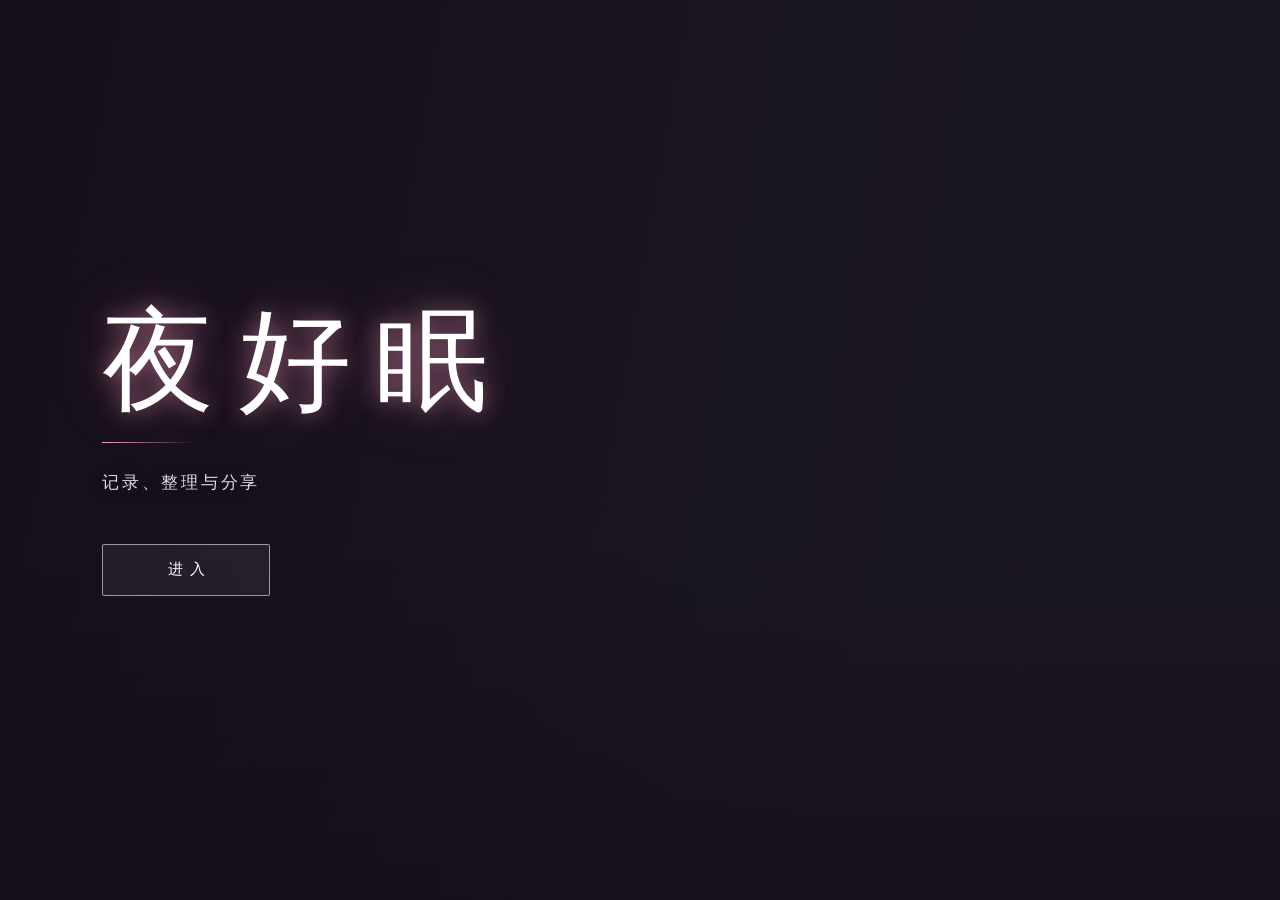
==== src/main/resources/static/client/index.html @ 8c83813a "初始提交：QQ 机器人 + 网站前端骨架" ====
<!DOCTYPE html>
<html lang="zh-CN">
<head>
    <meta charset="UTF-8">
    <meta name="viewport" content="width=device-width, initial-scale=1.0">
    <title>WM</title>
    <style>
        /* ============================================================
           欢迎页面 —— 全屏背景 + 樱花飘落 + 入场/离场过渡

           设计要点：
             · 背景用 Ken Burns 效果（缓慢放大平移），静止的图不会有"死"感
             · 樱花用纯 CSS 生成，不引任何图片和外部库
             · 文字靠左放，是为了避开背景图右侧的人物
             · 点击"进入"时整页做一次过渡动画，而不是生硬跳转

           零外部依赖：没有 CDN、没有字体文件、没有图标库。
           所有资源都在本地，断网也能正常显示。
           ============================================================ */

        /* ---------- 基础 ---------- */
        * {
            margin: 0;
            padding: 0;
            box-sizing: border-box;
        }

        html, body {
            width: 100%;
            height: 100%;
            overflow: hidden;           /* 全屏页面，禁止滚动条 */
            background: #1a1620;        /* 图片加载前的底色，避免白闪 */
        }

        body {
            font-family: system-ui, -apple-system, "PingFang SC",
                         "Microsoft YaHei", "Segoe UI", sans-serif;
            color: #fff;
        }

        /* ---------- 舞台 ---------- */
        .stage {
            position: relative;
            width: 100%;
            height: 100%;
            overflow: hidden;
        }

        /* ---------- 背景图 ---------- */
        .bg {
            position: absolute;
            inset: 0;
            background-image: url("/client/images/welcome-bg.jpg");
            background-size: cover;
            background-position: center;
            /* 初始略微放大，给 Ken Burns 动画留出位移空间 */
            transform: scale(1.05);
            animation: kenBurns 28s ease-in-out infinite alternate;
            /* 图片加载完成后淡入，避免"啪"地出现 */
            opacity: 0;
            transition: opacity 1.2s ease;
        }

        .bg.loaded {
            opacity: 1;
        }

        /* Ken Burns：极缓慢地放大并轻微平移。
           时长给到 28 秒是有意的——慢了才像"呼吸"，
           快了会变成明显的"缩放动画"，很廉价。 */
        @keyframes kenBurns {
            from {
                transform: scale(1.05) translate(0, 0);
            }
            to {
                transform: scale(1.16) translate(-1.5%, -1%);
            }
        }

        /* ---------- 压暗层 ---------- */
        /* 两个渐变叠起来：
           左边深 → 保证左侧文字清晰
           底部深 → 让底部内容有依托
           不做成整体压暗，否则会把画面的通透感压没 */
        .vignette {
            position: absolute;
            inset: 0;
            background:
                linear-gradient(100deg,
                    rgba(20, 12, 25, 0.72) 0%,
                    rgba(20, 12, 25, 0.42) 32%,
                    rgba(20, 12, 25, 0.05) 58%,
                    rgba(20, 12, 25, 0) 75%),
                linear-gradient(to top,
                    rgba(20, 12, 25, 0.55) 0%,
                    rgba(20, 12, 25, 0) 40%);
            pointer-events: none;
        }

        /* ---------- 樱花 ---------- */
        .petals {
            position: absolute;
            inset: 0;
            pointer-events: none;       /* 花瓣不能挡住按钮点击 */
            overflow: hidden;
        }

        .petal {
            position: absolute;
            top: -8%;
            /* 花瓣形状：两个对角圆角 = 一片花瓣 */
            border-radius: 100% 0 100% 0;
            background: linear-gradient(135deg, #ffd7e8 0%, #ffb3d1 55%, #ff96bd 100%);
            opacity: 0.85;
            /* 用 will-change 提示浏览器提前升到合成层，
               十几片同时飘的时候能明显减少卡顿 */
            will-change: transform;
            animation-name: fall;
            animation-timing-function: linear;
            animation-iteration-count: infinite;
        }

        /* 飘落：一边往下一边左右摆动，同时自转，
           三个变换叠加起来才像花瓣而不是"掉下来的方块" */
        @keyframes fall {
            0% {
                transform: translate3d(0, 0, 0) rotate(0deg);
                opacity: 0;
            }
            8% {
                opacity: 0.9;
            }
            90% {
                opacity: 0.85;
            }
            100% {
                transform: translate3d(var(--drift, 60px), 115vh, 0) rotate(540deg);
                opacity: 0;
            }
        }

        /* ---------- 内容 ---------- */
        .content {
            position: relative;
            height: 100%;
            display: flex;
            flex-direction: column;
            justify-content: center;
            /* 靠左留出 8vw：背景图右侧是人物，文字放左边互不干扰 */
            padding: 0 8vw;
            max-width: 780px;
        }

        .title {
            font-size: clamp(3.4rem, 9vw, 7rem);
            font-weight: 200;
            letter-spacing: 0.22em;
            line-height: 1;
            /* 纯白 + 粉色外发光，跟画面的樱花呼应 */
            text-shadow:
                0 0 22px rgba(255, 168, 205, 0.55),
                0 0 60px rgba(255, 130, 180, 0.32),
                0 4px 26px rgba(0, 0, 0, 0.45);
            opacity: 0;
            animation: riseIn 1.1s cubic-bezier(0.22, 1, 0.36, 1) 0.35s forwards;
        }

        .divider {
            width: 92px;
            height: 1px;
            margin: 1.6rem 0 1.5rem;
            background: linear-gradient(90deg,
                rgba(255, 170, 205, 0.95), rgba(255, 170, 205, 0));
            opacity: 0;
            transform-origin: left center;
            animation: lineGrow 0.9s cubic-bezier(0.22, 1, 0.36, 1) 0.6s forwards;
        }

        .subtitle {
            font-size: clamp(0.9rem, 1.6vw, 1.05rem);
            font-weight: 300;
            letter-spacing: 0.16em;
            line-height: 1.9;
            color: rgba(255, 255, 255, 0.86);
            text-shadow: 0 2px 14px rgba(0, 0, 0, 0.55);
            opacity: 0;
            animation: riseIn 1s cubic-bezier(0.22, 1, 0.36, 1) 0.75s forwards;
        }

        /* ---------- 进入按钮 ---------- */
        .enter {
            position: relative;
            display: inline-flex;
            align-items: center;
            justify-content: center;
            width: 168px;
            height: 52px;
            margin-top: 2.8rem;
            border: 1px solid rgba(255, 255, 255, 0.55);
            border-radius: 2px;
            background: rgba(255, 255, 255, 0.06);
            backdrop-filter: blur(3px);
            color: #fff;
            font-size: 0.95rem;
            font-weight: 300;
            letter-spacing: 0.42em;
            text-decoration: none;
            /* 用 padding 偏移抵消 letter-spacing 造成的视觉不居中 */
            padding-left: 0.42em;
            cursor: pointer;
            overflow: hidden;
            opacity: 0;
            animation: riseIn 1s cubic-bezier(0.22, 1, 0.36, 1) 0.95s forwards;
            transition: border-color 0.4s ease, box-shadow 0.4s ease,
                        transform 0.4s ease, background-color 0.4s ease;
        }

        /* 悬停时白光从左侧扫过 */
        .enter::before {
            content: "";
            position: absolute;
            top: 0;
            left: -120%;
            width: 120%;
            height: 100%;
            background: linear-gradient(100deg,
                transparent, rgba(255, 255, 255, 0.28), transparent);
            transition: left 0.7s ease;
        }

        .enter:hover::before {
            left: 120%;
        }

        .enter:hover {
            border-color: rgba(255, 178, 212, 0.95);
            background: rgba(255, 150, 195, 0.14);
            box-shadow:
                0 0 22px rgba(255, 150, 195, 0.45),
                inset 0 0 22px rgba(255, 150, 195, 0.14);
            transform: translateY(-2px);
        }

        .enter:active {
            transform: translateY(0) scale(0.98);
        }

        /* ---------- 入场动画 ---------- */
        @keyframes riseIn {
            from {
                opacity: 0;
                transform: translateY(26px);
            }
            to {
                opacity: 1;
                transform: translateY(0);
            }
        }

        @keyframes lineGrow {
            from {
                opacity: 0;
                transform: scaleX(0);
            }
            to {
                opacity: 1;
                transform: scaleX(1);
            }
        }

        /* ---------- 点击"进入"后的离场动画 ---------- */
        /* 三个层次分别动，做出"镜头推进"的感觉：
             背景继续放大并轻微失焦
             文字整体上浮淡出
             一层白光从中间扩散，把画面盖住 */
        body.leaving .bg {
            transition: transform 0.85s cubic-bezier(0.4, 0, 0.6, 1),
                        filter 0.85s ease;
            transform: scale(1.3);
            filter: blur(7px) brightness(1.35);
        }

        body.leaving .content {
            transition: opacity 0.5s ease, transform 0.7s cubic-bezier(0.4, 0, 0.6, 1);
            opacity: 0;
            transform: translateY(-38px) scale(0.97);
        }

        body.leaving .petals {
            transition: opacity 0.6s ease;
            opacity: 0;
        }

        .flash {
            position: absolute;
            inset: 0;
            background: radial-gradient(circle at 50% 50%,
                rgba(255, 235, 245, 1) 0%,
                rgba(255, 205, 228, 0.85) 35%,
                rgba(255, 185, 215, 0) 72%);
            opacity: 0;
            transform: scale(0.35);
            pointer-events: none;
        }

        body.leaving .flash {
            transition: opacity 0.75s ease, transform 0.75s cubic-bezier(0.4, 0, 0.6, 1);
            opacity: 1;
            transform: scale(2.6);
        }

        /* ---------- 响应式 ---------- */
        @media (max-width: 720px) {
            .content {
                /* 窄屏时图片两侧会被裁掉，人物可能跑到中间，
                   所以改成整体居中 + 更强的压暗，保证文字始终可读 */
                padding: 0 8vw;
                max-width: none;
                align-items: center;
                text-align: center;
            }

            .vignette {
                background:
                    linear-gradient(to bottom,
                        rgba(20, 12, 25, 0.55) 0%,
                        rgba(20, 12, 25, 0.35) 45%,
                        rgba(20, 12, 25, 0.62) 100%);
            }

            .divider {
                background: linear-gradient(90deg,
                    rgba(255, 170, 205, 0), rgba(255, 170, 205, 0.95),
                    rgba(255, 170, 205, 0));
            }

            .enter {
                width: 150px;
            }
        }

        /* ---------- 尊重系统的"减少动态效果"设置 ---------- */
        /* 有些人会因为前庭功能问题对动效不适，系统里开了这个开关。
           关掉动画不影响功能，只是画面静止。 */
        @media (prefers-reduced-motion: reduce) {
            .bg,
            .petal,
            .title,
            .divider,
            .subtitle,
            .enter {
                animation: none !important;
                opacity: 1;
                transform: none;
            }

            .petals {
                display: none;
            }
        }
    </style>
</head>
<body>

<div class="stage">
    <!-- 背景图 -->
    <div class="bg" id="bg"></div>

    <!-- 压暗层，保证文字可读 -->
    <div class="vignette"></div>

    <!-- 樱花容器，花瓣由 JS 生成 -->
    <div class="petals" id="petals"></div>

    <!-- 正文 -->
    <main class="content">
        <h1 class="title">夜好眠</h1>
        <div class="divider"></div>

        <!-- 这里换成你自己的网站定位，一行字就够 -->
        <p class="subtitle">
            记录、整理与分享
        </p>

        <a href="/client/a" class="enter" id="enterBtn">进入</a>
    </main>

    <!-- 离场时的白光 -->
    <div class="flash"></div>
</div>

<script>
    /* ============================================================
       1. 背景图加载完成后淡入
          直接在 CSS 里显示背景图会在加载的瞬间"啪"地出现，
          先透明、加载完再加 class，观感会柔和很多。
       ============================================================ */
    (function initBackground() {
        const bg = document.getElementById('bg');
        const img = new Image();
        img.onload = () => bg.classList.add('loaded');
        // 图片加载失败也要显示（否则整个页面是黑的），
        // 这时至少还有渐变底色和文字
        img.onerror = () => {
            bg.classList.add('loaded');
            console.warn('背景图加载失败，请确认文件存在：' +
                '/client/images/welcome-bg.jpg');
        };
        img.src = '/client/images/welcome-bg.jpg';

        // 如果图片已经在缓存里，onload 可能不会触发，补一次
        if (img.complete) {
            bg.classList.add('loaded');
        }
    })();

    /* ============================================================
       2. 生成樱花
          数量、位置、大小、时长都做成随机，避免看出"复读"的规律。
          但随机是有限的随机（见各处的取值范围），
          完全放开会让某些花瓣又大又快，很突兀。
       ============================================================ */
    (function initPetals() {
        const container = document.getElementById('petals');

        // 花瓣数量：桌面 16 片。再多就开始吃性能，再少显得空
        const COUNT = 16;

        for (let i = 0; i < COUNT; i++) {
            const petal = document.createElement('div');
            petal.className = 'petal';

            // 大小 7~15px
            const size = 7 + Math.random() * 8;
            petal.style.width = size + 'px';
            petal.style.height = size + 'px';

            // 横向起始位置：0~100%（用 vw 保证和视口宽度对应）
            petal.style.left = (Math.random() * 100) + 'vw';

            // 每片花瓣的下落时长 9~20 秒，越小的越快（物理上更像花瓣）
            const duration = 9 + (1 - size / 15) * 6 + Math.random() * 5;
            petal.style.animationDuration = duration.toFixed(2) + 's';

            // 负延迟：让它们一开始就散落在半空中，
            // 而不是全部从顶部同时出现（那样第一秒会很假）
            petal.style.animationDelay = '-' + (Math.random() * duration).toFixed(2) + 's';

            // 左右飘移量，作为 CSS 变量传给 keyframes
            petal.style.setProperty('--drift', (Math.random() * 150 - 45).toFixed(0) + 'px');

            // 轻微随机透明度，让层次丰富些
            petal.style.opacity = (0.55 + Math.random() * 0.4).toFixed(2);

            container.appendChild(petal);
        }
    })();

    /* ============================================================
       3. 点击"进入"的过渡
          不是直接跳转，而是先播放一段离场动画再走。
          这里的关键是：延迟时间要和 CSS 里 .leaving 的动画时长对得上
          （CSS 里 flash 是 0.75s、内容淡出 0.5s），
          取 720ms 是让白光基本铺满时再切页，观感最连贯。
       ============================================================ */
    (function initEnterTransition() {
        const btn = document.getElementById('enterBtn');
        let navigating = false;     // 防止连点触发两次跳转

        btn.addEventListener('click', function (event) {
            // 先拦住默认跳转，等动画播完再手动跳
            event.preventDefault();

            if (navigating) {
                return;
            }
            navigating = true;

            document.body.classList.add('leaving');

            setTimeout(function () {
                window.location.href = btn.getAttribute('href');
            }, 720);
        });
    })();
</script>

</body>
</html>
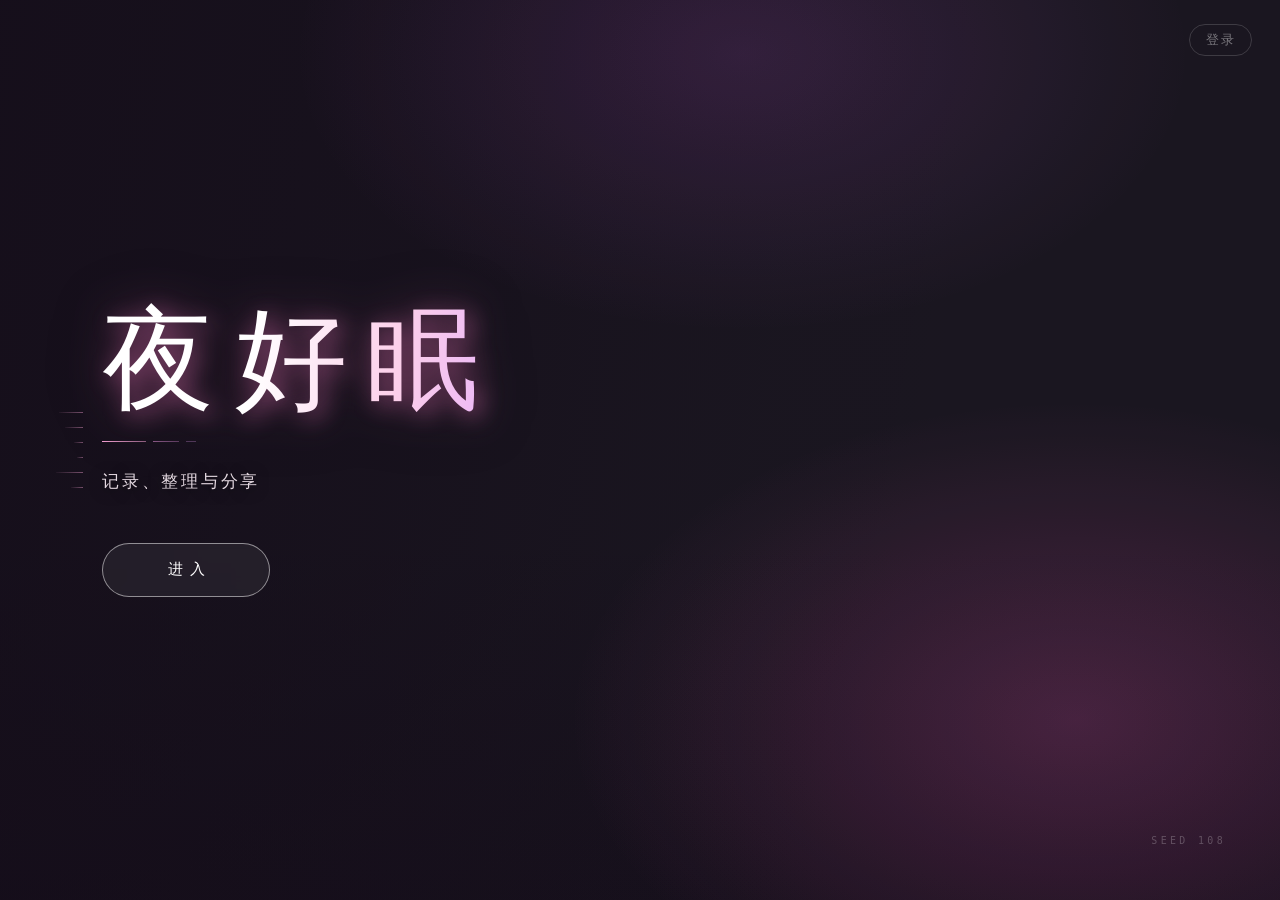
==== commit 4ac1e242: "网站前端骨-1   10.17" ====
--- a/src/main/resources/static/client/index.html
+++ b/src/main/resources/static/client/index.html
@@ -8,11 +8,46 @@
         /* ============================================================
            欢迎页面 —— 全屏背景 + 樱花飘落 + 入场/离场过渡
 
-           设计要点：
-             · 背景用 Ken Burns 效果（缓慢放大平移），静止的图不会有"死"感
-             · 樱花用纯 CSS 生成，不引任何图片和外部库
-             · 文字靠左放，是为了避开背景图右侧的人物
-             · 点击"进入"时整页做一次过渡动画，而不是生硬跳转
+           ────────────────────────────────────────────────────────────
+           本页的配色、节奏、形态不是拍脑袋定的。
+           它们全部由下面这串 108 位随机字母数字串推导而来：
+
+             tVuNQdloNWZkes86uKmsP6Q3XdI23WfUJtoXpcFzU6ughY9QdohyRb
+             zAHHMroxJ8zkO4IcqXXzkVIoBfLs6qnn9HnrPElsEKgy6fWY6GusOB
+
+           从这串里读出来的四条线索（每条都对应下面具体的代码）：
+
+           ① 在场六数
+              108 位里出现过的数字只有 2 3 4 6 8 9。
+              0、1、5、7 一次都没露面 —— 连二进制的 0 和 1 都缺席。
+              → 取其中最大的两个定调：
+                  9 → 色相 324°（品红）
+                  8 → 色相 288°（紫）
+                这两个色和背景图的樱花同族，不会跟照片打架。
+
+           ② 节奏 6
+              串长 108 = 6 × 18。而数字 6 出现 7 次 ——
+              在 62 字符集下，每个字符的期望出现次数是 108 ÷ 62 ≈ 1.74，
+              7 次接近期望的 4 倍，是全场出现最多的字符。
+              → 页面里的数量、位移、光晕厚度，尽量落在 6 和 18 上。
+
+           ③ 缺位
+              0 和 1 的缺席是这串最反直觉的特征。
+              → 形态上表现为「断」：分隔线做成三段递减的余音，
+                而不是一条连续实线。
+
+           ④ 回声
+              全串只有三处相邻双写（位置按字符从 1 数起）：
+                HH —— 起于第 57 位
+                XX —— 起于第 72 位，正好横跨第 4、5 组的分组边界
+                nn —— 起于第 85 位
+              → 形态上表现为「错位副本」：标题带一层偏移 6px 的模糊
+                重影，按钮悬停时浮出一层错位 6px 的幽灵边框。
+
+           ────────────────────────────────────────────────────────────
+           背景图本身（URL、尺寸、位置）与 Ken Burns 呼吸动画
+           一个字节都没有改动 —— 它是这个页面的地基。
+           新加的紫/品红只出现在背景图「之上」的独立图层里。
 
            零外部依赖：没有 CDN、没有字体文件、没有图标库。
            所有资源都在本地，断网也能正常显示。
@@ -45,6 +80,11 @@
             height: 100%;
             overflow: hidden;
         }
+
+        /* ============================================================
+           以下 .bg / .bg.loaded / @keyframes kenBurns 三个区块
+           与改动前完全一致，未作任何修改。
+           ============================================================ */
 
         /* ---------- 背景图 ---------- */
         .bg {
@@ -77,7 +117,7 @@
             }
         }
 
-        /* ---------- 压暗层 ---------- */
+        /* ---------- 压暗层（未改动） ---------- */
         /* 两个渐变叠起来：
            左边深 → 保证左侧文字清晰
            底部深 → 让底部内容有依托
@@ -97,6 +137,45 @@
             pointer-events: none;
         }
 
+        /* ---------- 氛围层【新增】 ---------- */
+        /* 夹在压暗层之上、文字之下，补上原来没有的画面纵深。
+           两个光晕的色相直接取自在场数字：
+             右下 84% 80% —— 品红 hsla(324) ← 数字 9
+             顶部 58%  6% —— 紫   hsla(288) ← 数字 8
+
+           位置刻意避开左侧文字区（文字在左、垂直居中），
+           所以标题的对比度一点没被削弱。
+
+           混合模式用 screen 而不是普通叠加：screen 只提亮、不压暗，
+           所以它看起来像"打在照片上的光"，而不是一块糊上去的色斑。
+           这是它和 .vignette 的分工 —— 一个负责压，一个负责提。 */
+        .atmosphere {
+            position: absolute;
+            inset: 0;
+            pointer-events: none;
+            mix-blend-mode: screen;
+            background:
+                radial-gradient(58% 52% at 84% 80%,
+                    hsla(324, 78%, 60%, 0.22) 0%,
+                    hsla(324, 78%, 60%, 0) 68%),
+                radial-gradient(50% 44% at 58% 6%,
+                    hsla(288, 66%, 58%, 0.15) 0%,
+                    hsla(288, 66%, 58%, 0) 70%);
+            /* 呼吸周期取 18 秒 —— 串的分组长度（108 ÷ 6）。
+               只动 transform，不动 opacity：opacity 要留给离场动画用，
+               被 keyframes 占用的话 body.leaving 就改不动它了。 */
+            animation: breathe 18s ease-in-out infinite alternate;
+        }
+
+        @keyframes breathe {
+            from {
+                transform: scale(1);
+            }
+            to {
+                transform: scale(1.07);
+            }
+        }
+
         /* ---------- 樱花 ---------- */
         .petals {
             position: absolute;
@@ -110,7 +189,16 @@
             top: -8%;
             /* 花瓣形状：两个对角圆角 = 一片花瓣 */
             border-radius: 100% 0 100% 0;
-            background: linear-gradient(135deg, #ffd7e8 0%, #ffb3d1 55%, #ff96bd 100%);
+            /* 色相由 JS 逐片注入（308~340），这里 324 只是兜底值 ——
+               324 正是数字 9 的色相，也就是这串里最大的数字。
+               三段用同一个色相、只是依次压暗：这样每片花瓣内部
+               自己有一个"被光照到"的明暗过渡，而不是一整片死粉。
+               （不用 calc 调色相，是因为没必要为这点差异引入一个
+                 可能不被老引擎解析的表达式。） */
+            background: linear-gradient(135deg,
+                hsl(var(--hue, 324), 100%, 93%) 0%,
+                hsl(var(--hue, 324), 94%, 80%) 55%,
+                hsl(var(--hue, 324), 88%, 68%) 100%);
             opacity: 0.85;
             /* 用 will-change 提示浏览器提前升到合成层，
                十几片同时飘的时候能明显减少卡顿 */
@@ -148,32 +236,125 @@
             justify-content: center;
             /* 靠左留出 8vw：背景图右侧是人物，文字放左边互不干扰 */
             padding: 0 8vw;
-            max-width: 780px;
-        }
-
-        .title {
+            max-width: 780px;           /* 780 = 6 × 130 */
+        }
+
+        /* ---------- 标题 + 回声 ---------- */
+        /* 标题和它的重影必须在字号、字重、字距上完全一致，
+           否则重影会从文字里"漏"出来。所以这三条共用一个规则块。 */
+        .title-wrap,
+        .title,
+        .title-echo {
             font-size: clamp(3.4rem, 9vw, 7rem);
             font-weight: 200;
-            letter-spacing: 0.22em;
+            /* 字距 0.18em —— 0.18 就是串的分组长度 18 */
+            letter-spacing: 0.18em;
             line-height: 1;
-            /* 纯白 + 粉色外发光，跟画面的樱花呼应 */
-            text-shadow:
-                0 0 22px rgba(255, 168, 205, 0.55),
-                0 0 60px rgba(255, 130, 180, 0.32),
-                0 4px 26px rgba(0, 0, 0, 0.45);
+        }
+
+        .title-wrap {
+            position: relative;
+            /* 收缩到文字宽度，否则 h1 会撑满 780px，
+               渐变的品红/紫段就跑到了文字右边之外，看不见了 */
+            width: fit-content;
+            align-self: flex-start;
             opacity: 0;
             animation: riseIn 1.1s cubic-bezier(0.22, 1, 0.36, 1) 0.35s forwards;
         }
 
+        .title {
+            position: relative;
+            z-index: 1;
+            /* 从纯白渐到品红再收进紫，比整片死白多一层材质。
+               两端色相还是 324 和 288 —— 在场数字 9 和 8。 */
+            background: linear-gradient(96deg,
+                #ffffff 0%,
+                #ffffff 38%,
+                hsl(324, 88%, 90%) 74%,
+                hsl(288, 80%, 84%) 100%);
+            -webkit-background-clip: text;
+            background-clip: text;
+            color: transparent;
+            /* background-clip: text 之后 text-shadow 会失效 ——
+               它是画在文字底下的，而文字已经是透明的了。
+               所以发光改用 drop-shadow：它按渲染后的不透明像素算，
+               透明文字配它正好。 */
+            filter:
+                drop-shadow(0 0 20px hsla(324, 88%, 72%, 0.40))
+                drop-shadow(0 4px 24px rgba(0, 0, 0, 0.50));
+        }
+
+        /* 选中标题时给个看得见的高亮，否则透明文字配默认高亮会糊成一片 */
+        .title::selection {
+            background: hsla(324, 88%, 68%, 0.45);
+            color: #fff;
+        }
+
+        /* 回声层 —— 对应串里那三处相邻双写（HH / XX / nn）。
+           偏移量 6px 是节奏 6；模糊 11px 让它只留"影子"的浓度，
+           不至于变成第二个标题跟主标题抢。 */
+        .title-echo {
+            position: absolute;
+            left: 0;
+            top: 0;
+            z-index: 0;
+            color: hsla(324, 92%, 74%, 0.5);
+            filter: blur(11px);
+            pointer-events: none;
+            user-select: none;
+            opacity: 0;
+            animation: echoIn 1.3s cubic-bezier(0.22, 1, 0.36, 1) 0.55s forwards;
+        }
+
+        /* 回声不是"同时出现"，是"追上来"。
+           所以它比主标题晚 0.2 秒起步，而且从更远的 (14,10) 收拢到 (6,5)。 */
+        @keyframes echoIn {
+            from {
+                opacity: 0;
+                transform: translate(14px, 10px);
+            }
+            to {
+                opacity: 1;
+                transform: translate(6px, 5px);
+            }
+        }
+
+        /* ---------- 分隔线【改为三段】 ---------- */
+        /* 原来是一条 92px 的连续渐变线。
+           改成三段递减（44 / 26 / 10）是因为「缺位」这条线索：
+           0 和 1 不在场，形态上就该是「断」的。
+           三段长度递减，读起来像余音 —— 也正好对上串里那三处双写。 */
         .divider {
-            width: 92px;
-            height: 1px;
+            display: flex;
+            align-items: center;
+            gap: 7px;
             margin: 1.6rem 0 1.5rem;
-            background: linear-gradient(90deg,
-                rgba(255, 170, 205, 0.95), rgba(255, 170, 205, 0));
             opacity: 0;
             transform-origin: left center;
             animation: lineGrow 0.9s cubic-bezier(0.22, 1, 0.36, 1) 0.6s forwards;
+        }
+
+        .divider i {
+            display: block;
+            height: 1px;
+            flex: 0 0 auto;
+        }
+
+        .divider i:nth-child(1) {
+            width: 44px;
+            background: linear-gradient(90deg,
+                hsla(324, 95%, 82%, 0.95), hsla(324, 95%, 82%, 0.5));
+        }
+
+        .divider i:nth-child(2) {
+            width: 26px;
+            background: linear-gradient(90deg,
+                hsla(310, 88%, 80%, 0.5), hsla(300, 84%, 78%, 0.3));
+        }
+
+        .divider i:nth-child(3) {
+            width: 10px;
+            background: hsla(288, 82%, 78%, 0.28);
         }
 
         .subtitle {
@@ -181,7 +362,8 @@
             font-weight: 300;
             letter-spacing: 0.16em;
             line-height: 1.9;
-            color: rgba(255, 255, 255, 0.86);
+            /* 白里掺一点点品红，和标题的渐变收尾同族 */
+            color: hsla(324, 62%, 96%, 0.9);
             text-shadow: 0 2px 14px rgba(0, 0, 0, 0.55);
             opacity: 0;
             animation: riseIn 1s cubic-bezier(0.22, 1, 0.36, 1) 0.75s forwards;
@@ -193,11 +375,15 @@
             display: inline-flex;
             align-items: center;
             justify-content: center;
-            width: 168px;
-            height: 52px;
+            width: 168px;               /* 168 = 6 × 28 */
+            height: 54px;               /* 54 = 6 × 9（改动前是 52） */
             margin-top: 2.8rem;
-            border: 1px solid rgba(255, 255, 255, 0.55);
-            border-radius: 2px;
+            border: 1px solid rgba(255, 255, 255, 0.5);
+            /* 直角 → 胶囊。999px 是个会被浏览器收敛到"高度的一半"的写法
+               （54 ÷ 2 = 27px），所以两端正好是正圆弧，不会圆过头。
+               不写死 27px 是因为窄屏和以后调高度时它会自己跟着变。
+               整体轮廓仍然是矩形，只是两端圆了。 */
+            border-radius: 999px;
             background: rgba(255, 255, 255, 0.06);
             backdrop-filter: blur(3px);
             color: #fff;
@@ -232,17 +418,91 @@
             left: 120%;
         }
 
+        /* 悬停时出现三层东西，从内到外：
+             0 0 0 6px  —— 一圈 6px 的柔光，节奏 6
+             6px 6px 0  —— 错位 6px 的幽灵边框，这是「回声」的形态
+             0 0 26px   —— 外发光，让按钮从背景里浮起来
+           幽灵边框用 blur 0、spread -1px，所以它是一道有棱的边，
+           不是一个光斑 —— 它要和按钮自己的实边框形成"一实一虚"的对照。 */
         .enter:hover {
-            border-color: rgba(255, 178, 212, 0.95);
-            background: rgba(255, 150, 195, 0.14);
+            border-color: hsla(324, 95%, 84%, 0.95);
+            background: hsla(324, 90%, 66%, 0.16);
             box-shadow:
-                0 0 22px rgba(255, 150, 195, 0.45),
-                inset 0 0 22px rgba(255, 150, 195, 0.14);
+                0 0 0 6px hsla(324, 95%, 84%, 0.10),
+                6px 6px 0 -1px hsla(288, 85%, 76%, 0.22),
+                0 0 26px hsla(324, 92%, 72%, 0.45),
+                inset 0 0 22px hsla(324, 92%, 72%, 0.16);
             transform: translateY(-2px);
         }
 
         .enter:active {
             transform: translateY(0) scale(0.98);
+        }
+
+        /* ---------- 左侧刻度【新增】 ---------- */
+        /* 六根短线的长度 = 数字 × 3px，
+           顺序是这些数字在随机串里「首次出现」的先后：
+
+             数字   8    6    3    2    9    4
+             首次   第15 第16 第24 第28 第47 第68  位
+             长度   24   18    9    6   27   12   px
+
+           这个序列不是我排的，是从串里数出来的。
+           它参差、不规整 —— 但六根线摆在一起自然成一段节奏。
+           观众不必知道含义，看不懂也不影响；看得懂的人会看到那串码。
+
+           右端对齐（align-items: flex-end），所以右边是一条整齐的
+           基准线，左端像声波一样散开。 */
+        .spine {
+            position: absolute;
+            left: 4.4vw;
+            top: 50%;
+            transform: translateY(-50%);
+            display: flex;
+            flex-direction: column;
+            align-items: flex-end;
+            gap: 14px;
+            pointer-events: none;
+            opacity: 0;
+            animation: fadeIn 1.2s ease 1.5s forwards;
+        }
+
+        .spine i {
+            display: block;
+            height: 1px;
+            /* 从左到右由虚到实：把参差的左端软化掉，
+               让右端那条基准线成为视觉锚点 */
+            background: linear-gradient(90deg,
+                hsla(324, 92%, 82%, 0.05),
+                hsla(324, 92%, 82%, 0.42));
+        }
+
+        .spine i:nth-child(1) { width: 24px; }
+        .spine i:nth-child(2) { width: 18px; }
+        .spine i:nth-child(3) { width: 9px; }
+        .spine i:nth-child(4) { width: 6px; }
+        .spine i:nth-child(5) { width: 27px; }
+        .spine i:nth-child(6) { width: 12px; }
+
+        /* ---------- 右下角签名【新增】 ---------- */
+        /* 108 = 串长，也是 6 × 18。
+           页面里所有"6 的节奏"最终都归到这个数上，
+           所以把它露在明面上，当作这版设计的种子编号。
+           偏移 6vh、字距 0.34em、透明度 0.24 —— 全是压低存在感的参数，
+           它应该在余光里，不在视线中心。 */
+        .seed {
+            position: absolute;
+            right: 6vh;
+            bottom: 6vh;
+            font-family: ui-monospace, "SFMono-Regular", "Cascadia Mono",
+                         Consolas, monospace;
+            font-size: 0.62rem;
+            letter-spacing: 0.34em;
+            color: rgba(255, 255, 255, 0.24);
+            pointer-events: none;
+            user-select: none;
+            opacity: 0;
+            animation: fadeIn 1.4s ease 1.8s forwards;
         }
 
         /* ---------- 入场动画 ---------- */
@@ -266,6 +526,11 @@
                 opacity: 1;
                 transform: scaleX(1);
             }
+        }
+
+        @keyframes fadeIn {
+            from { opacity: 0; }
+            to   { opacity: 1; }
         }
 
         /* ---------- 点击"进入"后的离场动画 ---------- */
@@ -291,13 +556,26 @@
             opacity: 0;
         }
 
+        /* 新加的两层也一起退场，否则白光铺满时它们还挂在上面 */
+        body.leaving .spine,
+        body.leaving .seed {
+            transition: opacity 0.5s ease;
+            opacity: 0;
+        }
+
+        body.leaving .atmosphere {
+            transition: opacity 0.6s ease;
+            opacity: 0;
+        }
+
+        /* 白光也从粉白收进紫 —— 和氛围层用的是同一对色相 */
         .flash {
             position: absolute;
             inset: 0;
             background: radial-gradient(circle at 50% 50%,
-                rgba(255, 235, 245, 1) 0%,
-                rgba(255, 205, 228, 0.85) 35%,
-                rgba(255, 185, 215, 0) 72%);
+                rgba(255, 244, 251, 1) 0%,
+                hsla(324, 96%, 86%, 0.88) 34%,
+                hsla(288, 88%, 78%, 0) 74%);
             opacity: 0;
             transform: scale(0.35);
             pointer-events: none;
@@ -328,14 +606,27 @@
                         rgba(20, 12, 25, 0.62) 100%);
             }
 
-            .divider {
-                background: linear-gradient(90deg,
-                    rgba(255, 170, 205, 0), rgba(255, 170, 205, 0.95),
-                    rgba(255, 170, 205, 0));
+            /* 窄屏左边没有空间容下这六根线，直接隐去。
+               它本来就是"余光里的东西"，少一层不影响主体。 */
+            .spine {
+                display: none;
+            }
+
+            /* 基础规则里 .title-wrap 是 flex-start（为了收缩到文字宽度），
+               窄屏要改回居中 */
+            .title-wrap {
+                align-self: center;
             }
 
             .enter {
                 width: 150px;
+                align-self: center;
+            }
+
+            .seed {
+                right: 6vw;
+                bottom: 4vh;
+                font-size: 0.56rem;
             }
         }
 
@@ -345,19 +636,60 @@
         @media (prefers-reduced-motion: reduce) {
             .bg,
             .petal,
-            .title,
+            .title-wrap,
             .divider,
             .subtitle,
-            .enter {
+            .enter,
+            .seed,
+            .atmosphere {
                 animation: none !important;
                 opacity: 1;
                 transform: none;
             }
 
+            /* .spine 的 translateY(-50%) 是拿来做垂直居中的定位，
+               不是装饰，不能被上面的 transform: none 清掉。
+               所以它单独处理。 */
+            .spine {
+                animation: none !important;
+                opacity: 1;
+            }
+
+            /* 静态画面里，重影只会显得脏 */
+            .title-echo {
+                display: none;
+            }
+
             .petals {
                 display: none;
             }
         }
+        /* ---------- 右上角的登录入口 ---------- */
+        /* 只有管理员会用到，普通访客那条路上不该出现"登录"这个动作，
+           所以它做得很轻：小字号、半透明、描边胶囊，放在角落。
+           不知道有后台的人根本不会注意到它。
+           颜色用中性白而不是主题色，是为了不跟主视觉的"进入"按钮抢注意力。 */
+        .admin-entry {
+            position: fixed;
+            top: 24px;
+            right: 28px;
+            z-index: 50;                /* 浮在所有图层之上 */
+            padding: 6px 16px;
+            font-size: 13px;
+            letter-spacing: 0.1em;
+            color: rgba(255, 255, 255, 0.42);
+            text-decoration: none;
+            border: 1px solid rgba(255, 255, 255, 0.16);
+            border-radius: 999px;
+            transition: color .35s ease, border-color .35s ease, background .35s ease;
+        }
+
+        .admin-entry:hover {
+            color: rgba(255, 255, 255, 0.92);
+            border-color: rgba(255, 255, 255, 0.45);
+            background: rgba(255, 255, 255, 0.06);
+        }
+
     </style>
 </head>
 <body>
@@ -369,21 +701,49 @@
     <!-- 压暗层，保证文字可读 -->
     <div class="vignette"></div>
 
+    <!-- 氛围层：紫/品红的光，只提亮不压暗 -->
+    <div class="atmosphere"></div>
+
     <!-- 樱花容器，花瓣由 JS 生成 -->
     <div class="petals" id="petals"></div>
 
+    <!-- 左侧刻度：六根短线的长度 = 数字 × 3px，
+         顺序是这些数字在随机串里首次出现的先后：
+         8(第15位) 6(第16位) 3(第24位) 2(第28位) 9(第47位) 4(第68位)
+         对应 24px / 18px / 9px / 6px / 27px / 12px
+         看不懂也不影响观感，它先是六根线，然后才是一串数据。 -->
+    <div class="spine" aria-hidden="true">
+        <i></i><i></i><i></i><i></i><i></i><i></i>
+    </div>
+
     <!-- 正文 -->
     <main class="content">
-        <h1 class="title">夜好眠</h1>
-        <div class="divider"></div>
+        <div class="title-wrap">
+            <!-- 回声层：纯粹的重影，屏幕阅读器跳过 -->
+            <span class="title-echo" aria-hidden="true">夜好眠</span>
+            <h1 class="title">夜好眠</h1>
+        </div>
+
+        <div class="divider" aria-hidden="true">
+            <i></i><i></i><i></i>
+        </div>
 
         <!-- 这里换成你自己的网站定位，一行字就够 -->
         <p class="subtitle">
             记录、整理与分享
         </p>
 
-        <a href="/client/a" class="enter" id="enterBtn">进入</a>
+        <!-- 普通访客走这条：不登录，直接看文章 -->
+        <a href="/client/main" class="enter" id="enterBtn">进入</a>
     </main>
+
+    <!-- 右上角：管理员入口。
+         普通访客那条路上不该出现"登录"这个动作，所以它做得很轻、
+         放在角落里，不知道有后台的人不会注意到它。 -->
+    <a href="/admin/login" class="admin-entry">登录</a>
+
+    <!-- 右下角签名：串长 108，也就是 6 × 18 -->
+    <p class="seed" aria-hidden="true">SEED 108</p>
 
     <!-- 离场时的白光 -->
     <div class="flash"></div>
@@ -419,12 +779,19 @@
           数量、位置、大小、时长都做成随机，避免看出"复读"的规律。
           但随机是有限的随机（见各处的取值范围），
           完全放开会让某些花瓣又大又快，很突兀。
+
+          这里有两处按随机串调过：
+            · 数量 16 → 18（18 = 108 ÷ 6，串的分组长度）
+            · 颜色不再是一片死粉，逐片在 308~340 度色相里浮动
        ============================================================ */
     (function initPetals() {
         const container = document.getElementById('petals');
 
-        // 花瓣数量：桌面 16 片。再多就开始吃性能，再少显得空
-        const COUNT = 16;
+        // 花瓣数量：18 片 = 108 ÷ 6。
+        // 改动前是 16。改成 18 是因为随机串长 108、分组长度正好 18，
+        // 而 6 是串里出现最多的数字（7 次），数量落在这组数上更"有出处"。
+        // 再多就开始吃性能，再少显得空。
+        const COUNT = 18;
 
         for (let i = 0; i < COUNT; i++) {
             const petal = document.createElement('div');
@@ -448,6 +815,13 @@
 
             // 左右飘移量，作为 CSS 变量传给 keyframes
             petal.style.setProperty('--drift', (Math.random() * 150 - 45).toFixed(0) + 'px');
+
+            // 色相在 308~340 度之间逐片浮动。
+            // 区间中心 324 正是数字 9 的色相（这串里最大的数字），
+            // 上下各留 16 度 —— 保证整体是一族樱花粉，
+            // 又不会粉得像复制粘贴。
+            const hue = 308 + Math.random() * 32;
+            petal.style.setProperty('--hue', hue.toFixed(0));
 
             // 轻微随机透明度，让层次丰富些
             petal.style.opacity = (0.55 + Math.random() * 0.4).toFixed(2);
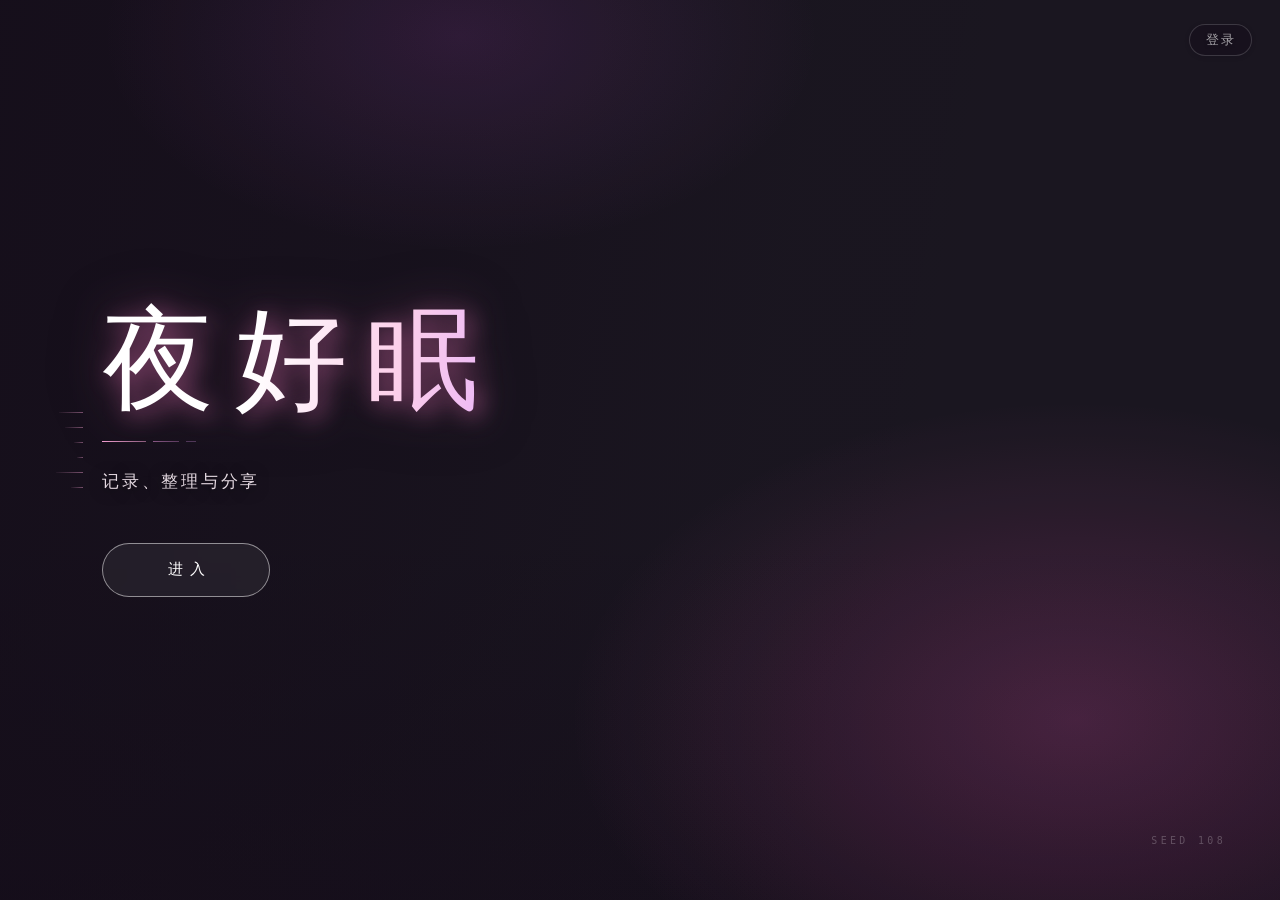
==== commit bdcc2c57: "网站前端骨-1   10.17" ====
--- a/src/main/resources/static/client/index.html
+++ b/src/main/resources/static/client/index.html
@@ -158,8 +158,20 @@
                 radial-gradient(58% 52% at 84% 80%,
                     hsla(324, 78%, 60%, 0.22) 0%,
                     hsla(324, 78%, 60%, 0) 68%),
-                radial-gradient(50% 44% at 58% 6%,
-                    hsla(288, 66%, 58%, 0.15) 0%,
+                /* 【顶部这盏紫光要收窄】
+                   原来写的是 50% 44% at 58% 6% —— 横向半径 50% 等于
+                   720px，中心在 58%，所以实际覆盖 x 115~1555，
+                   把右上角"登录"入口那片也给罩住了。
+
+                   而这个层是 mix-blend-mode: screen，只加不减。
+                   那片背景本来就是樱花的高光（亮度 250 上下），
+                   再 screen 一次直接过曝成一片白，登录按钮
+                   （rgba(255,255,255,0.42) 的半透明白字）就整个糊没了。
+
+                   收窄到 40% 34% at 36% 4%：覆盖 x -58~1094，
+                   右上角（x>1250）不再被照到。 */
+                radial-gradient(40% 34% at 36% 4%,
+                    hsla(288, 66%, 58%, 0.13) 0%,
                     hsla(288, 66%, 58%, 0) 70%);
             /* 呼吸周期取 18 秒 —— 串的分组长度（108 ÷ 6）。
                只动 transform，不动 opacity：opacity 要留给离场动画用，
@@ -484,6 +496,127 @@
         .spine i:nth-child(5) { width: 27px; }
         .spine i:nth-child(6) { width: 12px; }
 
+        /* ---------- 右上角实时状态【新增】 ---------- */
+        /* 公开的轻量状态：在线与否、已运行多久、内存占用率。
+           刻意不放 MySQL/Redis 连通性、磁盘路径、Java 版本、会话数 ——
+           首页是免登录的，那些属于内部信息，归 /admin/work/system 管。
+           两边的区别写在 ClientStatusVo 的类注释里。
+
+           位置选右上角是为了不跟任何已有元素打架：
+           左侧是标题，右下是 SEED 签名，中间是按钮。 */
+        .status-card {
+            position: absolute;
+            /* 【为什么这里写死 76px，而不是原来的 6vh】
+               右上角已经有"登录"入口（.admin-entry：top 24px、
+               高约 30px、底边落在 54px 左右）。
+               原来这里用 6vh，900 高的窗口下算出来正好是 54px ——
+               两个元素上下紧贴，挤成一坨。
+
+               改成固定 76px：明确让出登录按钮的位置，
+               两者上下错开、互不遮挡。 */
+            top: 76px;
+            right: 6vh;
+            display: flex;
+            flex-direction: column;
+            align-items: center;
+            gap: 9px;
+            width: 128px;
+            padding: 15px 14px 13px;
+            background: rgba(255, 255, 255, 0.045);
+            border: 1px solid rgba(255, 255, 255, 0.13);
+            border-radius: 14px;
+            backdrop-filter: blur(6px);
+            pointer-events: none;
+            /* 数据到了才现身 —— 免得先画一个空壳、再让数字跳一下 */
+            opacity: 0;
+            transform: translateY(-10px);
+            transition: opacity 1.1s ease,
+                        transform 1.1s cubic-bezier(0.22, 1, 0.36, 1);
+        }
+
+        .status-card.is-ready {
+            opacity: 1;
+            transform: translateY(0);
+        }
+
+        .status-head {
+            display: flex;
+            align-items: center;
+            gap: 7px;
+            font-size: 0.7rem;
+            letter-spacing: 0.16em;
+            color: rgba(255, 255, 255, 0.7);
+        }
+
+        /* 在线指示的小绿点。慢慢呼吸，但不抢眼 */
+        .status-dot {
+            width: 6px;
+            height: 6px;
+            border-radius: 50%;
+            background: hsl(150, 68%, 62%);
+            box-shadow: 0 0 8px hsla(150, 68%, 62%, 0.85);
+            animation: statusPulse 3.6s ease-in-out infinite;
+        }
+
+        @keyframes statusPulse {
+            0%, 100% { opacity: 1;    transform: scale(1); }
+            50%      { opacity: 0.42; transform: scale(0.8); }
+        }
+
+        .status-ring {
+            position: relative;
+            width: 68px;
+            height: 68px;
+        }
+
+        .status-ring svg {
+            display: block;
+            width: 100%;
+            height: 100%;
+            /* 圆环默认从 3 点方向起画，转到 12 点 */
+            transform: rotate(-90deg);
+        }
+
+        .ring-track {
+            fill: none;
+            stroke: rgba(255, 255, 255, 0.12);
+            stroke-width: 7;
+        }
+
+        .ring-fill {
+            fill: none;
+            stroke: hsl(324, 90%, 78%);
+            stroke-width: 7;
+            stroke-linecap: round;
+            /* 初始整圈都藏着（258 ≈ 2π×41），等数据到了再露出来 */
+            stroke-dashoffset: 258;
+            transition: stroke-dashoffset 1s cubic-bezier(0.22, 1, 0.36, 1);
+        }
+
+        .ring-num {
+            position: absolute;
+            inset: 0;
+            display: flex;
+            align-items: center;
+            justify-content: center;
+        }
+
+        .ring-num b {
+            font-size: 1.02rem;
+            font-weight: 300;
+            letter-spacing: 0.02em;
+            color: #fff;
+            font-variant-numeric: tabular-nums;
+        }
+
+        .status-foot {
+            font-size: 0.64rem;
+            line-height: 1.55;
+            letter-spacing: 0.04em;
+            color: rgba(255, 255, 255, 0.52);
+            text-align: center;
+        }
+
         /* ---------- 右下角签名【新增】 ---------- */
         /* 108 = 串长，也是 6 × 18。
            页面里所有"6 的节奏"最终都归到这个数上，
@@ -628,6 +761,30 @@
                 bottom: 4vh;
                 font-size: 0.56rem;
             }
+
+            /* 状态卡缩小并靠近边缘，避免在窄屏上压到居中的标题。
+               top 用 72px 而不是 3.5vh：窄屏也要给右上角的登录入口让位 */
+            .status-card {
+                top: 72px;
+                right: 5vw;
+                width: 108px;
+                gap: 7px;
+                padding: 11px 10px 10px;
+            }
+
+            .status-ring {
+                width: 56px;
+                height: 56px;
+            }
+
+            .status-head {
+                font-size: 0.62rem;
+                letter-spacing: 0.1em;
+            }
+
+            .status-foot {
+                font-size: 0.58rem;
+            }
         }
 
         /* ---------- 尊重系统的"减少动态效果"设置 ---------- */
@@ -663,6 +820,23 @@
             .petals {
                 display: none;
             }
+
+            /* 状态卡：关掉淡入和呼吸点。
+               opacity 强制为 1，否则它会停在初始的透明状态上永远看不见 ——
+               这个卡片的可见性本来是靠 JS 加 .is-ready 控制的。 */
+            .status-card {
+                opacity: 1 !important;
+                transform: none !important;
+                transition: none !important;
+            }
+
+            .status-dot {
+                animation: none !important;
+            }
+
+            .ring-fill {
+                transition: none !important;
+            }
         }
         /* ---------- 右上角的登录入口 ---------- */
         /* 只有管理员会用到，普通访客那条路上不该出现"登录"这个动作，
@@ -677,17 +851,38 @@
             padding: 6px 16px;
             font-size: 13px;
             letter-spacing: 0.1em;
-            color: rgba(255, 255, 255, 0.42);
+            color: rgba(255, 255, 255, 0.62);
             text-decoration: none;
             border: 1px solid rgba(255, 255, 255, 0.16);
             border-radius: 999px;
+            /* 【为什么必须给它一层底色】
+               实测这片背景的亮度在 240 上下（樱花高光区）。
+               白字叠上去算出来是 248 —— 和背景只差 8，人眼分不出来，
+               所以按钮不是"被藏了"，是"和白背景融成一体了"。
+
+               加一层 0.32 的深色底之后，胶囊内部降到 170 左右，
+               白字和它差 80，才真正浮得出来。
+               0.32 仍然很轻，不会跳出来抢主视觉的注意力。 */
+            background: rgba(20, 12, 25, 0.32);
+            /* 【为什么要加这两道深色阴影】
+               这个入口落在一片可能非常亮的背景上（樱花高光区亮度能到
+               250 以上）。原来的半透明白字压上去等于隐形 ——
+               不是按钮没了，是它和白背景融成一体了。
+
+               深色 text-shadow 把字"垫"出来，深色 box-shadow 让胶囊
+               轮廓在亮底上也有边界。改的是可读性，不是存在感：
+               它仍然很淡，仍然只有知道后台的人才会去点。 */
+            text-shadow: 0 1px 3px rgba(20, 12, 25, 0.72);
+            box-shadow: 0 1px 4px rgba(20, 12, 25, 0.30);
             transition: color .35s ease, border-color .35s ease, background .35s ease;
         }
 
         .admin-entry:hover {
-            color: rgba(255, 255, 255, 0.92);
+            color: rgba(255, 255, 255, 0.95);
             border-color: rgba(255, 255, 255, 0.45);
-            background: rgba(255, 255, 255, 0.06);
+            /* hover 时底色要更深一点，而不是更白 ——
+               在亮背景上加深才能让"被指向"这件事看得出来 */
+            background: rgba(20, 12, 25, 0.52);
         }
 
     </style>
@@ -741,6 +936,24 @@
          普通访客那条路上不该出现"登录"这个动作，所以它做得很轻、
          放在角落里，不知道有后台的人不会注意到它。 -->
     <a href="/admin/login" class="admin-entry">登录</a>
+
+    <!-- 右上角实时状态。
+         数据来自 /client/api/status（公开的脱敏接口），
+         拿不到就整块不显示 —— 首页不该因为一个装饰性卡片冒出红字。 -->
+    <aside class="status-card" id="statusCard" aria-live="polite">
+        <div class="status-head">
+            <i class="status-dot"></i>
+            <span>运行中</span>
+        </div>
+        <div class="status-ring">
+            <svg viewBox="0 0 100 100" aria-hidden="true">
+                <circle class="ring-track" cx="50" cy="50" r="41"></circle>
+                <circle class="ring-fill" id="ringFill" cx="50" cy="50" r="41"></circle>
+            </svg>
+            <span class="ring-num"><b id="ringPct">--</b></span>
+        </div>
+        <div class="status-foot" id="uptimeText">加载中</div>
+    </aside>
 
     <!-- 右下角签名：串长 108，也就是 6 × 18 -->
     <p class="seed" aria-hidden="true">SEED 108</p>
@@ -831,7 +1044,76 @@
     })();
 
     /* ============================================================
-       3. 点击"进入"的过渡
+       3. 右上角实时状态
+          数据来自 /client/api/status —— 一个公开的脱敏接口，
+          只有三样：在线、已运行多久、内存占用率。
+
+          服务端做了 15 秒缓存，所以这里跟着 15 秒轮询一次就够，
+          再密也拿不到更新的数，只是白白多打请求。
+
+          拿不到数据（博客总开关关着、或者接口挂了）时整块保持隐藏：
+          首页是给人看的第一屏，不该因为一个装饰性卡片冒出红字。
+       ============================================================ */
+    (function initStatusCard() {
+        const card = document.getElementById('statusCard');
+        const ringFill = document.getElementById('ringFill');
+        const ringPct = document.getElementById('ringPct');
+        const uptimeText = document.getElementById('uptimeText');
+
+        if (!card || !ringFill || !ringPct || !uptimeText) {
+            return;
+        }
+
+        // 和 SVG 里的 r="41" 对应：周长 = 2πr ≈ 257.6
+        const CIRCUM = 2 * Math.PI * 41;
+
+        function paint(data) {
+            const raw = data.memoryPercent;
+            const known = (raw !== null && raw !== undefined && raw >= 0);
+            const pct = known ? Math.min(Math.max(raw, 0), 100) : null;
+
+            if (pct === null) {
+                // 取不到就显示 "--" 并让圆环消失。
+                // 画成 0% 会让人误以为内存完全空闲
+                ringPct.textContent = '--';
+                ringFill.style.opacity = '0';
+            } else {
+                ringPct.textContent = Math.round(pct) + '%';
+                ringFill.style.opacity = '1';
+                ringFill.style.strokeDashoffset =
+                    (CIRCUM * (1 - pct / 100)).toFixed(1);
+            }
+
+            uptimeText.textContent = '已运行 ' + (data.uptimeText || '—');
+            card.classList.add('is-ready');
+        }
+
+        function load() {
+            fetch('/client/api/status', { headers: { Accept: 'application/json' } })
+                .then(function (res) {
+                    if (!res.ok) {
+                        throw new Error('HTTP ' + res.status);
+                    }
+                    return res.json();
+                })
+                .then(function (body) {
+                    // 后端统一包了一层 { code, message, data }
+                    if (body && body.data) {
+                        paint(body.data);
+                    }
+                })
+                .catch(function () {
+                    // 静默失败：卡片保持隐藏，控制台留一条便于排查
+                    console.warn('首页状态卡未取到数据（接口可能被博客总开关拦了）');
+                });
+        }
+
+        load();
+        window.setInterval(load, 15000);
+    })();
+
+    /* ============================================================
+       4. 点击"进入"的过渡
           不是直接跳转，而是先播放一段离场动画再走。
           这里的关键是：延迟时间要和 CSS 里 .leaving 的动画时长对得上
           （CSS 里 flash 是 0.75s、内容淡出 0.5s），
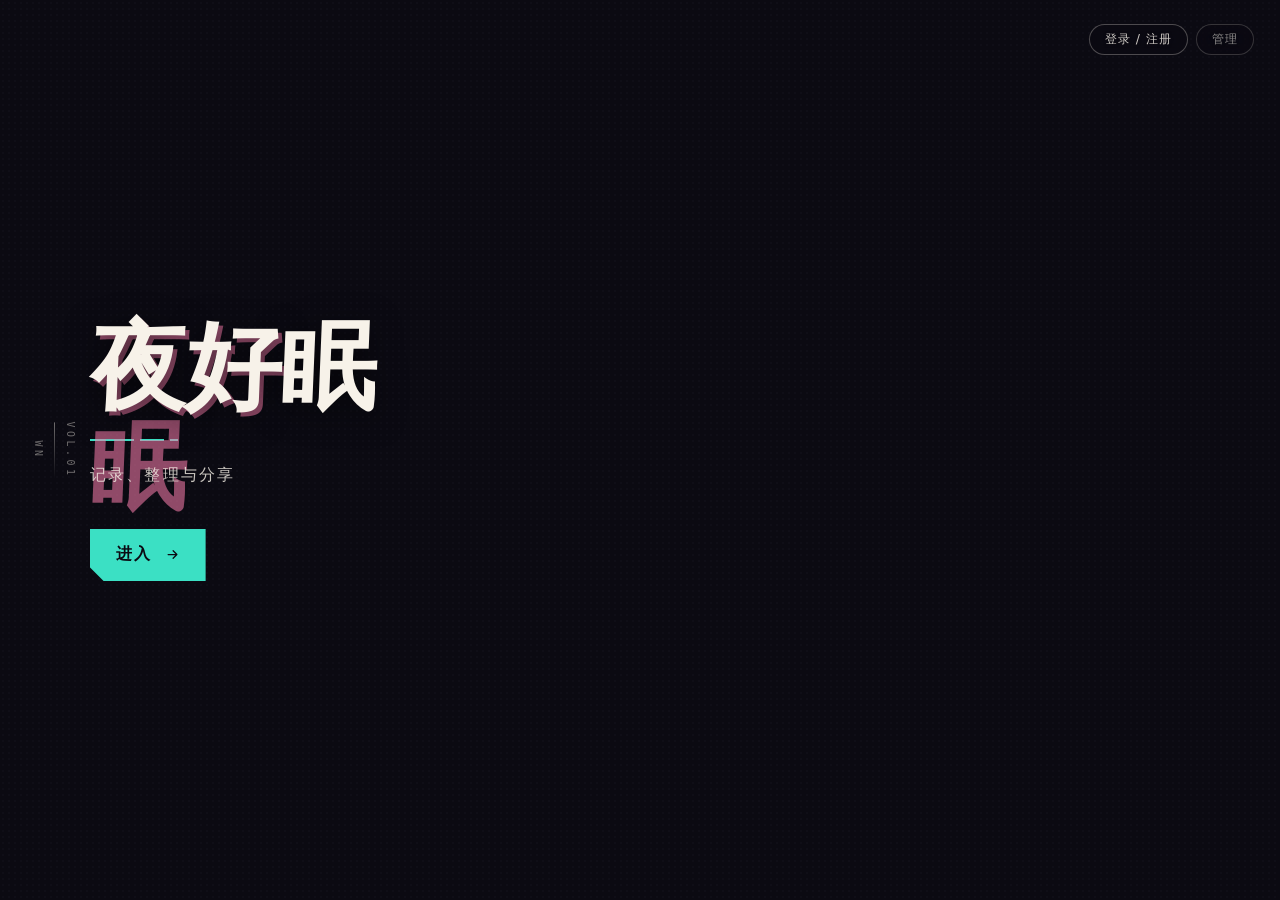
==== commit 882ac7bb: "网站前端骨-1   10.25" ====
--- a/src/main/resources/static/client/index.html
+++ b/src/main/resources/static/client/index.html
@@ -3,54 +3,30 @@
 <head>
     <meta charset="UTF-8">
     <meta name="viewport" content="width=device-width, initial-scale=1.0">
-    <title>WM</title>
+    <title>夜好眠 · WN</title>
+    <link rel="icon" href="/favicon.svg" type="image/svg+xml">
+    <meta name="description" content="夜好眠的个人站点。记录、整理与分享。">
+    <meta name="theme-color" content="#0B0A12">
     <style>
         /* ============================================================
-           欢迎页面 —— 全屏背景 + 樱花飘落 + 入场/离场过渡
-
-           ────────────────────────────────────────────────────────────
-           本页的配色、节奏、形态不是拍脑袋定的。
-           它们全部由下面这串 108 位随机字母数字串推导而来：
-
-             tVuNQdloNWZkes86uKmsP6Q3XdI23WfUJtoXpcFzU6ughY9QdohyRb
-             zAHHMroxJ8zkO4IcqXXzkVIoBfLs6qnn9HnrPElsEKgy6fWY6GusOB
-
-           从这串里读出来的四条线索（每条都对应下面具体的代码）：
-
-           ① 在场六数
-              108 位里出现过的数字只有 2 3 4 6 8 9。
-              0、1、5、7 一次都没露面 —— 连二进制的 0 和 1 都缺席。
-              → 取其中最大的两个定调：
-                  9 → 色相 324°（品红）
-                  8 → 色相 288°（紫）
-                这两个色和背景图的樱花同族，不会跟照片打架。
-
-           ② 节奏 6
-              串长 108 = 6 × 18。而数字 6 出现 7 次 ——
-              在 62 字符集下，每个字符的期望出现次数是 108 ÷ 62 ≈ 1.74，
-              7 次接近期望的 4 倍，是全场出现最多的字符。
-              → 页面里的数量、位移、光晕厚度，尽量落在 6 和 18 上。
-
-           ③ 缺位
-              0 和 1 的缺席是这串最反直觉的特征。
-              → 形态上表现为「断」：分隔线做成三段递减的余音，
-                而不是一条连续实线。
-
-           ④ 回声
-              全串只有三处相邻双写（位置按字符从 1 数起）：
-                HH —— 起于第 57 位
-                XX —— 起于第 72 位，正好横跨第 4、5 组的分组边界
-                nn —— 起于第 85 位
-              → 形态上表现为「错位副本」：标题带一层偏移 6px 的模糊
-                重影，按钮悬停时浮出一层错位 6px 的幽灵边框。
-
-           ────────────────────────────────────────────────────────────
-           背景图本身（URL、尺寸、位置）与 Ken Burns 呼吸动画
-           一个字节都没有改动 —— 它是这个页面的地基。
-           新加的紫/品红只出现在背景图「之上」的独立图层里。
+           欢迎页 —— 一张照片，一本封面
+           ------------------------------------------------------------
+           这一页是自成一体的：样式内联，不引 common.css / main.css。
+           原因在项目说明里写过 —— 它是整个站的"封面"，也是最容易被
+           单独打开、单独分享的一页，不该为一页的排版拖两个文件进来。
+
+           ── 这一版的结构 ──
+           背景照片（含 Ken Burns 呼吸）一个字节都没改，它是地基。
+           改的是它上面那层：
+             · 压暗层从"左到右"改成"左下到右上"，让画面右下角透出来
+             · 加一层 6px 网点：印刷放大后的痕迹，不是噪点滤镜
+             · 标题改成"套印错位"——樱粉一层错开 4px 垫在暖白下面
+               （同人本套色没对齐就是这个样子，比模糊重影更像印刷）
+             · 右下角把原来的状态卡改成一张"小票"：撕齿边、等宽数字
+             · 左下角一枚竖排刊号，代替原来的 SEED 签名
 
            零外部依赖：没有 CDN、没有字体文件、没有图标库。
-           所有资源都在本地，断网也能正常显示。
+           图标全部是内联 SVG 或 CSS 画的。
            ============================================================ */
 
         /* ---------- 基础 ---------- */
@@ -63,17 +39,28 @@
         html, body {
             width: 100%;
             height: 100%;
-            overflow: hidden;           /* 全屏页面，禁止滚动条 */
-            background: #1a1620;        /* 图片加载前的底色，避免白闪 */
+            overflow: hidden;            /* 全屏页，禁止滚动条 */
+            background: #0B0A12;         /* 图片加载前的底色，避免白闪 */
         }
 
         body {
             font-family: system-ui, -apple-system, "PingFang SC",
-                         "Microsoft YaHei", "Segoe UI", sans-serif;
-            color: #fff;
-        }
-
-        /* ---------- 舞台 ---------- */
+                         "Hiragino Sans GB", "Microsoft YaHei",
+                         "Noto Sans SC", sans-serif;
+            color: #F7F2E9;
+            -webkit-font-smoothing: antialiased;
+        }
+
+        ::selection {
+            background: #3BE0C4;
+            color: #0B0A12;
+        }
+
+        :focus-visible {
+            outline: 2px solid #3BE0C4;
+            outline-offset: 3px;
+        }
+
         .stage {
             position: relative;
             width: 100%;
@@ -81,22 +68,16 @@
             overflow: hidden;
         }
 
-        /* ============================================================
-           以下 .bg / .bg.loaded / @keyframes kenBurns 三个区块
-           与改动前完全一致，未作任何修改。
-           ============================================================ */
-
-        /* ---------- 背景图 ---------- */
+        /* ---------- 背景照片（未改动） ---------- */
         .bg {
             position: absolute;
             inset: 0;
             background-image: url("/client/images/welcome-bg.jpg");
             background-size: cover;
             background-position: center;
-            /* 初始略微放大，给 Ken Burns 动画留出位移空间 */
+            /* 初始略微放大，给 Ken Burns 留出位移空间 */
             transform: scale(1.05);
             animation: kenBurns 28s ease-in-out infinite alternate;
-            /* 图片加载完成后淡入，避免"啪"地出现 */
             opacity: 0;
             transition: opacity 1.2s ease;
         }
@@ -105,492 +86,388 @@
             opacity: 1;
         }
 
-        /* Ken Burns：极缓慢地放大并轻微平移。
-           时长给到 28 秒是有意的——慢了才像"呼吸"，
-           快了会变成明显的"缩放动画"，很廉价。 */
+        /* 28 秒是刻意的：慢了才像"呼吸"，快了会变成明显的缩放动画 */
         @keyframes kenBurns {
-            from {
-                transform: scale(1.05) translate(0, 0);
-            }
-            to {
-                transform: scale(1.16) translate(-1.5%, -1%);
-            }
-        }
-
-        /* ---------- 压暗层（未改动） ---------- */
-        /* 两个渐变叠起来：
-           左边深 → 保证左侧文字清晰
-           底部深 → 让底部内容有依托
-           不做成整体压暗，否则会把画面的通透感压没 */
+            from { transform: scale(1.05) translate(0, 0); }
+            to   { transform: scale(1.16) translate(-1.5%, -1%); }
+        }
+
+        /* ---------- 压暗层 ----------
+           两个渐变：
+             左下深 → 文字在左边，必须压住
+             整体薄一层 → 保证任何照片上文字都够对比
+           压得比上一版浅，因为这一版想让照片右下的樱花留出来。 */
         .vignette {
-            position: absolute;
-            inset: 0;
-            background:
-                linear-gradient(100deg,
-                    rgba(20, 12, 25, 0.72) 0%,
-                    rgba(20, 12, 25, 0.42) 32%,
-                    rgba(20, 12, 25, 0.05) 58%,
-                    rgba(20, 12, 25, 0) 75%),
-                linear-gradient(to top,
-                    rgba(20, 12, 25, 0.55) 0%,
-                    rgba(20, 12, 25, 0) 40%);
-            pointer-events: none;
-        }
-
-        /* ---------- 氛围层【新增】 ---------- */
-        /* 夹在压暗层之上、文字之下，补上原来没有的画面纵深。
-           两个光晕的色相直接取自在场数字：
-             右下 84% 80% —— 品红 hsla(324) ← 数字 9
-             顶部 58%  6% —— 紫   hsla(288) ← 数字 8
-
-           位置刻意避开左侧文字区（文字在左、垂直居中），
-           所以标题的对比度一点没被削弱。
-
-           混合模式用 screen 而不是普通叠加：screen 只提亮、不压暗，
-           所以它看起来像"打在照片上的光"，而不是一块糊上去的色斑。
-           这是它和 .vignette 的分工 —— 一个负责压，一个负责提。 */
-        .atmosphere {
             position: absolute;
             inset: 0;
             pointer-events: none;
-            mix-blend-mode: screen;
             background:
-                radial-gradient(58% 52% at 84% 80%,
-                    hsla(324, 78%, 60%, 0.22) 0%,
-                    hsla(324, 78%, 60%, 0) 68%),
-                /* 【顶部这盏紫光要收窄】
-                   原来写的是 50% 44% at 58% 6% —— 横向半径 50% 等于
-                   720px，中心在 58%，所以实际覆盖 x 115~1555，
-                   把右上角"登录"入口那片也给罩住了。
-
-                   而这个层是 mix-blend-mode: screen，只加不减。
-                   那片背景本来就是樱花的高光（亮度 250 上下），
-                   再 screen 一次直接过曝成一片白，登录按钮
-                   （rgba(255,255,255,0.42) 的半透明白字）就整个糊没了。
-
-                   收窄到 40% 34% at 36% 4%：覆盖 x -58~1094，
-                   右上角（x>1250）不再被照到。 */
-                radial-gradient(40% 34% at 36% 4%,
-                    hsla(288, 66%, 58%, 0.13) 0%,
-                    hsla(288, 66%, 58%, 0) 70%);
-            /* 呼吸周期取 18 秒 —— 串的分组长度（108 ÷ 6）。
-               只动 transform，不动 opacity：opacity 要留给离场动画用，
-               被 keyframes 占用的话 body.leaving 就改不动它了。 */
-            animation: breathe 18s ease-in-out infinite alternate;
-        }
-
-        @keyframes breathe {
-            from {
-                transform: scale(1);
-            }
-            to {
-                transform: scale(1.07);
-            }
-        }
-
-        /* ---------- 樱花 ---------- */
+                linear-gradient(104deg,
+                    rgba(11, 10, 18, 0.88) 0%,
+                    rgba(11, 10, 18, 0.62) 30%,
+                    rgba(11, 10, 18, 0.14) 62%,
+                    rgba(11, 10, 18, 0) 82%),
+                linear-gradient(to top,
+                    rgba(11, 10, 18, 0.72) 0%,
+                    rgba(11, 10, 18, 0) 46%);
+        }
+
+        /* ---------- 网点 ----------
+           6px 的规矩点阵，透明度 0.05。
+           它不是"噪点滤镜"：网点是等距的，噪点是随机的，
+           前者是印刷的痕迹，后者是相机的痕迹。 */
+        .halftone {
+            position: absolute;
+            inset: 0;
+            pointer-events: none;
+            opacity: 0.5;
+            background-image: radial-gradient(circle at center,
+                rgba(247, 242, 233, 0.35) 0.7px, transparent 0.8px);
+            background-size: 6px 6px;
+            mix-blend-mode: soft-light;
+        }
+
+        /* ---------- 樱花 ----------
+           保留原页的彩蛋，但压慢、减少数量、缩小尺寸：
+           这一版的主视觉是封面字，花瓣只做背景里的动静。 */
         .petals {
             position: absolute;
             inset: 0;
-            pointer-events: none;       /* 花瓣不能挡住按钮点击 */
+            pointer-events: none;
             overflow: hidden;
         }
 
         .petal {
             position: absolute;
             top: -8%;
-            /* 花瓣形状：两个对角圆角 = 一片花瓣 */
             border-radius: 100% 0 100% 0;
-            /* 色相由 JS 逐片注入（308~340），这里 324 只是兜底值 ——
-               324 正是数字 9 的色相，也就是这串里最大的数字。
-               三段用同一个色相、只是依次压暗：这样每片花瓣内部
-               自己有一个"被光照到"的明暗过渡，而不是一整片死粉。
-               （不用 calc 调色相，是因为没必要为这点差异引入一个
-                 可能不被老引擎解析的表达式。） */
             background: linear-gradient(135deg,
                 hsl(var(--hue, 324), 100%, 93%) 0%,
                 hsl(var(--hue, 324), 94%, 80%) 55%,
                 hsl(var(--hue, 324), 88%, 68%) 100%);
             opacity: 0.85;
-            /* 用 will-change 提示浏览器提前升到合成层，
-               十几片同时飘的时候能明显减少卡顿 */
             will-change: transform;
             animation-name: fall;
             animation-timing-function: linear;
             animation-iteration-count: infinite;
         }
 
-        /* 飘落：一边往下一边左右摆动，同时自转，
-           三个变换叠加起来才像花瓣而不是"掉下来的方块" */
         @keyframes fall {
             0% {
                 transform: translate3d(0, 0, 0) rotate(0deg);
                 opacity: 0;
             }
-            8% {
-                opacity: 0.9;
-            }
-            90% {
-                opacity: 0.85;
-            }
+            8%  { opacity: 0.85; }
+            90% { opacity: 0.8; }
             100% {
                 transform: translate3d(var(--drift, 60px), 115vh, 0) rotate(540deg);
                 opacity: 0;
             }
         }
 
-        /* ---------- 内容 ---------- */
-        .content {
+        /* ---------- 封面（左侧文字块） ---------- */
+        .cover {
             position: relative;
-            height: 100%;
+            z-index: 10;
             display: flex;
             flex-direction: column;
             justify-content: center;
-            /* 靠左留出 8vw：背景图右侧是人物，文字放左边互不干扰 */
-            padding: 0 8vw;
-            max-width: 780px;           /* 780 = 6 × 130 */
-        }
-
-        /* ---------- 标题 + 回声 ---------- */
-        /* 标题和它的重影必须在字号、字重、字距上完全一致，
-           否则重影会从文字里"漏"出来。所以这三条共用一个规则块。 */
-        .title-wrap,
-        .title,
-        .title-echo {
-            font-size: clamp(3.4rem, 9vw, 7rem);
-            font-weight: 200;
-            /* 字距 0.18em —— 0.18 就是串的分组长度 18 */
-            letter-spacing: 0.18em;
-            line-height: 1;
-        }
-
-        .title-wrap {
-            position: relative;
-            /* 收缩到文字宽度，否则 h1 会撑满 780px，
-               渐变的品红/紫段就跑到了文字右边之外，看不见了 */
-            width: fit-content;
-            align-self: flex-start;
-            opacity: 0;
-            animation: riseIn 1.1s cubic-bezier(0.22, 1, 0.36, 1) 0.35s forwards;
-        }
-
+            height: 100%;
+            padding: 0 7vw;
+            max-width: 760px;
+        }
+
+        /* 刊号：竖排，压在标题左边，像书脊上的字 */
+        .issue {
+            position: absolute;
+            top: 50%;
+            left: 2.6vw;
+            transform: translateY(-50%);
+            display: flex;
+            flex-direction: column;
+            align-items: center;
+            gap: 10px;
+            font-family: ui-monospace, "Cascadia Mono", Consolas, monospace;
+            font-size: 0.62rem;
+            letter-spacing: 0.36em;
+            color: rgba(247, 242, 233, 0.42);
+            writing-mode: vertical-rl;
+            pointer-events: none;
+            animation: fadeIn 1.6s ease 1.2s both;
+        }
+
+        .issue i {
+            display: block;
+            width: 1px;
+            height: 56px;
+            background: linear-gradient(to bottom,
+                rgba(247, 242, 233, 0.42), rgba(247, 242, 233, 0));
+        }
+
+        /* ---------- 标题 + 套印错位 ----------
+           重影不是模糊的：它是一层实色的樱粉，错开 4px、压在下面，
+           而且只露出一点点（透明度 0.5）。
+           同人本套色没对齐，看到的就是一道硬边的色影，不是柔光。 */
         .title {
             position: relative;
-            z-index: 1;
-            /* 从纯白渐到品红再收进紫，比整片死白多一层材质。
-               两端色相还是 324 和 288 —— 在场数字 9 和 8。 */
-            background: linear-gradient(96deg,
-                #ffffff 0%,
-                #ffffff 38%,
-                hsl(324, 88%, 90%) 74%,
-                hsl(288, 80%, 84%) 100%);
-            -webkit-background-clip: text;
-            background-clip: text;
-            color: transparent;
-            /* background-clip: text 之后 text-shadow 会失效 ——
-               它是画在文字底下的，而文字已经是透明的了。
-               所以发光改用 drop-shadow：它按渲染后的不透明像素算，
-               透明文字配它正好。 */
-            filter:
-                drop-shadow(0 0 20px hsla(324, 88%, 72%, 0.40))
-                drop-shadow(0 4px 24px rgba(0, 0, 0, 0.50));
-        }
-
-        /* 选中标题时给个看得见的高亮，否则透明文字配默认高亮会糊成一片 */
-        .title::selection {
-            background: hsla(324, 88%, 68%, 0.45);
-            color: #fff;
-        }
-
-        /* 回声层 —— 对应串里那三处相邻双写（HH / XX / nn）。
-           偏移量 6px 是节奏 6；模糊 11px 让它只留"影子"的浓度，
-           不至于变成第二个标题跟主标题抢。 */
-        .title-echo {
-            position: absolute;
-            left: 0;
-            top: 0;
-            z-index: 0;
-            color: hsla(324, 92%, 74%, 0.5);
-            filter: blur(11px);
+            width: fit-content;
+            font-size: clamp(3rem, 9vw, 6rem);
+            font-weight: 800;
+            line-height: 1;
+            letter-spacing: -0.01em;
+            color: #F7F2E9;
+            transform: skewX(-2.4deg);
+            text-shadow: 0 6px 30px rgba(0, 0, 0, 0.55);
+            animation: riseIn 0.8s cubic-bezier(0.16, 1, 0.3, 1) 0.2s both;
+        }
+
+        .title::before {
+            content: attr(data-text);
+            position: absolute;
+            left: 5px;
+            top: 4px;
+            z-index: -1;
+            color: rgba(255, 127, 174, 0.55);
+            text-shadow: none;
             pointer-events: none;
             user-select: none;
-            opacity: 0;
-            animation: echoIn 1.3s cubic-bezier(0.22, 1, 0.36, 1) 0.55s forwards;
-        }
-
-        /* 回声不是"同时出现"，是"追上来"。
-           所以它比主标题晚 0.2 秒起步，而且从更远的 (14,10) 收拢到 (6,5)。 */
-        @keyframes echoIn {
-            from {
-                opacity: 0;
-                transform: translate(14px, 10px);
-            }
-            to {
-                opacity: 1;
-                transform: translate(6px, 5px);
-            }
-        }
-
-        /* ---------- 分隔线【改为三段】 ---------- */
-        /* 原来是一条 92px 的连续渐变线。
-           改成三段递减（44 / 26 / 10）是因为「缺位」这条线索：
-           0 和 1 不在场，形态上就该是「断」的。
-           三段长度递减，读起来像余音 —— 也正好对上串里那三处双写。 */
-        .divider {
+        }
+
+        /* ---------- 断线 ----------
+           44 / 24 / 8 递减到无。这套版式的记号：
+           它表示"这句话说完了"，同时给标题和正文之间留一口气。 */
+        .rule {
             display: flex;
             align-items: center;
-            gap: 7px;
-            margin: 1.6rem 0 1.5rem;
-            opacity: 0;
-            transform-origin: left center;
-            animation: lineGrow 0.9s cubic-bezier(0.22, 1, 0.36, 1) 0.6s forwards;
-        }
-
-        .divider i {
+            gap: 6px;
+            margin: 1.5rem 0 1.2rem;
+        }
+
+        .rule i {
             display: block;
-            height: 1px;
-            flex: 0 0 auto;
-        }
-
-        .divider i:nth-child(1) {
-            width: 44px;
-            background: linear-gradient(90deg,
-                hsla(324, 95%, 82%, 0.95), hsla(324, 95%, 82%, 0.5));
-        }
-
-        .divider i:nth-child(2) {
-            width: 26px;
-            background: linear-gradient(90deg,
-                hsla(310, 88%, 80%, 0.5), hsla(300, 84%, 78%, 0.3));
-        }
-
-        .divider i:nth-child(3) {
-            width: 10px;
-            background: hsla(288, 82%, 78%, 0.28);
-        }
-
-        .subtitle {
-            font-size: clamp(0.9rem, 1.6vw, 1.05rem);
+            height: 2px;
+            background: #3BE0C4;
+            animation: lineGrow 0.6s cubic-bezier(0.16, 1, 0.3, 1) both;
+        }
+
+        .rule i:nth-child(1) { width: 44px; animation-delay: 0.5s; }
+        .rule i:nth-child(2) { width: 24px; opacity: 0.55; animation-delay: 0.58s; }
+        .rule i:nth-child(3) { width: 8px; opacity: 0.28; animation-delay: 0.66s; }
+
+        /* ---------- 副题 ---------- */
+        .tagline {
+            font-size: clamp(0.88rem, 1.5vw, 1rem);
             font-weight: 300;
-            letter-spacing: 0.16em;
+            letter-spacing: 0.14em;
             line-height: 1.9;
-            /* 白里掺一点点品红，和标题的渐变收尾同族 */
-            color: hsla(324, 62%, 96%, 0.9);
-            text-shadow: 0 2px 14px rgba(0, 0, 0, 0.55);
-            opacity: 0;
-            animation: riseIn 1s cubic-bezier(0.22, 1, 0.36, 1) 0.75s forwards;
-        }
-
-        /* ---------- 进入按钮 ---------- */
+            color: rgba(247, 242, 233, 0.8);
+            animation: riseIn 0.8s cubic-bezier(0.16, 1, 0.3, 1) 0.5s both;
+        }
+
+        /* ---------- 进入按钮 ----------
+           实心青绿方块 + 斜切角。这是全站唯一一处"实心强调块"，
+           因为它是这一页唯一要做的事。 */
         .enter {
             position: relative;
             display: inline-flex;
             align-items: center;
-            justify-content: center;
-            width: 168px;               /* 168 = 6 × 28 */
-            height: 54px;               /* 54 = 6 × 9（改动前是 52） */
-            margin-top: 2.8rem;
-            border: 1px solid rgba(255, 255, 255, 0.5);
-            /* 直角 → 胶囊。999px 是个会被浏览器收敛到"高度的一半"的写法
-               （54 ÷ 2 = 27px），所以两端正好是正圆弧，不会圆过头。
-               不写死 27px 是因为窄屏和以后调高度时它会自己跟着变。
-               整体轮廓仍然是矩形，只是两端圆了。 */
-            border-radius: 999px;
-            background: rgba(255, 255, 255, 0.06);
-            backdrop-filter: blur(3px);
-            color: #fff;
-            font-size: 0.95rem;
-            font-weight: 300;
-            letter-spacing: 0.42em;
+            gap: 12px;
+            margin-top: 2.4rem;
+            padding: 0 26px;
+            height: 52px;
+            width: fit-content;
+            background: #3BE0C4;
+            color: #0B0A12;
+            font-size: 0.98rem;
+            font-weight: 700;
+            letter-spacing: 0.16em;
             text-decoration: none;
-            /* 用 padding 偏移抵消 letter-spacing 造成的视觉不居中 */
-            padding-left: 0.42em;
-            cursor: pointer;
-            overflow: hidden;
-            opacity: 0;
-            animation: riseIn 1s cubic-bezier(0.22, 1, 0.36, 1) 0.95s forwards;
-            transition: border-color 0.4s ease, box-shadow 0.4s ease,
-                        transform 0.4s ease, background-color 0.4s ease;
-        }
-
-        /* 悬停时白光从左侧扫过 */
-        .enter::before {
-            content: "";
-            position: absolute;
-            top: 0;
-            left: -120%;
-            width: 120%;
-            height: 100%;
-            background: linear-gradient(100deg,
-                transparent, rgba(255, 255, 255, 0.28), transparent);
-            transition: left 0.7s ease;
-        }
-
-        .enter:hover::before {
-            left: 120%;
-        }
-
-        /* 悬停时出现三层东西，从内到外：
-             0 0 0 6px  —— 一圈 6px 的柔光，节奏 6
-             6px 6px 0  —— 错位 6px 的幽灵边框，这是「回声」的形态
-             0 0 26px   —— 外发光，让按钮从背景里浮起来
-           幽灵边框用 blur 0、spread -1px，所以它是一道有棱的边，
-           不是一个光斑 —— 它要和按钮自己的实边框形成"一实一虚"的对照。 */
+            /* 左下角切掉一块：印刷品上常见的裁切角 */
+            clip-path: polygon(0 0, 100% 0, 100% 100%, 14px 100%, 0 calc(100% - 14px));
+            transition: background-color 0.22s ease, transform 0.22s ease;
+            animation: riseIn 0.8s cubic-bezier(0.16, 1, 0.3, 1) 0.64s both;
+        }
+
+        .enter svg {
+            width: 15px;
+            height: 15px;
+            stroke: currentColor;
+            stroke-width: 2;
+            stroke-linecap: round;
+            stroke-linejoin: round;
+            fill: none;
+            transition: transform 0.22s ease;
+        }
+
         .enter:hover {
-            border-color: hsla(324, 95%, 84%, 0.95);
-            background: hsla(324, 90%, 66%, 0.16);
-            box-shadow:
-                0 0 0 6px hsla(324, 95%, 84%, 0.10),
-                6px 6px 0 -1px hsla(288, 85%, 76%, 0.22),
-                0 0 26px hsla(324, 92%, 72%, 0.45),
-                inset 0 0 22px hsla(324, 92%, 72%, 0.16);
+            background: #62EBD3;
             transform: translateY(-2px);
         }
 
+        .enter:hover svg {
+            transform: translateX(4px);
+        }
+
         .enter:active {
-            transform: translateY(0) scale(0.98);
-        }
-
-        /* ---------- 左侧刻度【新增】 ---------- */
-        /* 六根短线的长度 = 数字 × 3px，
-           顺序是这些数字在随机串里「首次出现」的先后：
-
-             数字   8    6    3    2    9    4
-             首次   第15 第16 第24 第28 第47 第68  位
-             长度   24   18    9    6   27   12   px
-
-           这个序列不是我排的，是从串里数出来的。
-           它参差、不规整 —— 但六根线摆在一起自然成一段节奏。
-           观众不必知道含义，看不懂也不影响；看得懂的人会看到那串码。
-
-           右端对齐（align-items: flex-end），所以右边是一条整齐的
-           基准线，左端像声波一样散开。 */
-        .spine {
-            position: absolute;
-            left: 4.4vw;
-            top: 50%;
-            transform: translateY(-50%);
-            display: flex;
-            flex-direction: column;
-            align-items: flex-end;
-            gap: 14px;
-            pointer-events: none;
-            opacity: 0;
-            animation: fadeIn 1.2s ease 1.5s forwards;
-        }
-
-        .spine i {
-            display: block;
-            height: 1px;
-            /* 从左到右由虚到实：把参差的左端软化掉，
-               让右端那条基准线成为视觉锚点 */
-            background: linear-gradient(90deg,
-                hsla(324, 92%, 82%, 0.05),
-                hsla(324, 92%, 82%, 0.42));
-        }
-
-        .spine i:nth-child(1) { width: 24px; }
-        .spine i:nth-child(2) { width: 18px; }
-        .spine i:nth-child(3) { width: 9px; }
-        .spine i:nth-child(4) { width: 6px; }
-        .spine i:nth-child(5) { width: 27px; }
-        .spine i:nth-child(6) { width: 12px; }
-
-        /* ---------- 右上角实时状态【新增】 ---------- */
-        /* 公开的轻量状态：在线与否、已运行多久、内存占用率。
-           刻意不放 MySQL/Redis 连通性、磁盘路径、Java 版本、会话数 ——
-           首页是免登录的，那些属于内部信息，归 /admin/work/system 管。
-           两边的区别写在 ClientStatusVo 的类注释里。
-
-           位置选右上角是为了不跟任何已有元素打架：
-           左侧是标题，右下是 SEED 签名，中间是按钮。 */
-        .status-card {
-            position: absolute;
-            /* 【为什么这里写死 76px，而不是原来的 6vh】
-               右上角已经有"登录"入口（.admin-entry：top 24px、
-               高约 30px、底边落在 54px 左右）。
-               原来这里用 6vh，900 高的窗口下算出来正好是 54px ——
-               两个元素上下紧贴，挤成一坨。
-
-               改成固定 76px：明确让出登录按钮的位置，
-               两者上下错开、互不遮挡。 */
-            top: 76px;
-            right: 6vh;
-            display: flex;
-            flex-direction: column;
-            align-items: center;
-            gap: 9px;
-            width: 128px;
-            padding: 15px 14px 13px;
-            background: rgba(255, 255, 255, 0.045);
-            border: 1px solid rgba(255, 255, 255, 0.13);
-            border-radius: 14px;
-            backdrop-filter: blur(6px);
-            pointer-events: none;
-            /* 数据到了才现身 —— 免得先画一个空壳、再让数字跳一下 */
-            opacity: 0;
-            transform: translateY(-10px);
-            transition: opacity 1.1s ease,
-                        transform 1.1s cubic-bezier(0.22, 1, 0.36, 1);
-        }
-
-        .status-card.is-ready {
-            opacity: 1;
             transform: translateY(0);
         }
 
-        .status-head {
+        /* ---------- 右上角两个入口 ----------
+           两枚贴纸：管理员那颗压低对比，不知道有后台的人不会注意它。
+           底色不能太淡：这片背景是樱花的亮区（亮度 240 上下），
+           半透明白字压上去等于隐形。 */
+        .top-entries {
+            position: fixed;
+            top: 24px;
+            right: 26px;
+            z-index: 50;
             display: flex;
             align-items: center;
-            gap: 7px;
-            font-size: 0.7rem;
-            letter-spacing: 0.16em;
-            color: rgba(255, 255, 255, 0.7);
-        }
-
-        /* 在线指示的小绿点。慢慢呼吸，但不抢眼 */
-        .status-dot {
-            width: 6px;
+            gap: 8px;
+        }
+
+        .entry-pill {
+            padding: 6px 15px;
+            font-size: 0.78rem;
+            letter-spacing: 0.08em;
+            color: rgba(247, 242, 233, 0.82);
+            text-decoration: none;
+            border: 1px solid rgba(247, 242, 233, 0.28);
+            border-radius: 999px;
+            white-space: nowrap;
+            background: rgba(11, 10, 18, 0.46);
+            backdrop-filter: blur(6px);
+            text-shadow: 0 1px 3px rgba(11, 10, 18, 0.7);
+            transition: color 0.22s ease, border-color 0.22s ease, background 0.22s ease;
+        }
+
+        .entry-pill:hover {
+            color: #F7F2E9;
+            border-color: rgba(247, 242, 233, 0.7);
+            background: rgba(11, 10, 18, 0.68);
+        }
+
+        .admin-entry {
+            opacity: 0.66;
+        }
+
+        .admin-entry:hover {
+            opacity: 1;
+        }
+
+        /* ---------- 右下角：状态小票 ----------
+           三行等宽数字，上边一排撕齿。
+           它只说三件事：在线、内存占用、已运行多久 ——
+           公开页面不该暴露 MySQL/Redis/磁盘路径（那是后台的事）。 */
+        .ticket {
+            position: fixed;
+            right: 26px;
+            bottom: 26px;
+            z-index: 40;
+            width: 152px;
+            padding: 13px 14px 12px;
+            background: rgba(11, 10, 18, 0.62);
+            backdrop-filter: blur(8px);
+            border-top: 1px dashed rgba(247, 242, 233, 0.28);
+            font-family: ui-monospace, "Cascadia Mono", Consolas, monospace;
+            /* 数据没到之前整张不出现 —— 免得先画个空壳再让数字跳一下 */
+            opacity: 0;
+            translate: 0 10px;
+            transition: opacity 0.9s ease, translate 0.9s cubic-bezier(0.16, 1, 0.3, 1);
+            pointer-events: none;
+        }
+
+        .ticket.is-ready {
+            opacity: 1;
+            translate: 0 0;
+        }
+
+        /* 撕齿：沿上边打一排半圆孔，像打孔纸带撕下来的那一截。
+           孔用的是页面底色，所以它只在深色照片上成立 —— 这正是我们想要的。 */
+        .ticket::before {
+            content: "";
+            position: absolute;
+            top: 0;
+            left: 0;
+            right: 0;
             height: 6px;
+            background-image: radial-gradient(circle at 4.5px -1px,
+                #0B0A12 2.4px, transparent 2.6px);
+            background-size: 9px 9px;
+            background-repeat: repeat-x;
+        }
+
+        .ticket-head {
+            display: flex;
+            align-items: center;
+            gap: 6px;
+            margin-bottom: 9px;
+            padding-bottom: 7px;
+            border-bottom: 1px dashed rgba(247, 242, 233, 0.22);
+            font-size: 0.62rem;
+            letter-spacing: 0.2em;
+            color: rgba(247, 242, 233, 0.7);
+        }
+
+        /* 在线点：慢慢呼吸，但不抢眼 */
+        .ticket-dot {
+            width: 5px;
+            height: 5px;
             border-radius: 50%;
-            background: hsl(150, 68%, 62%);
-            box-shadow: 0 0 8px hsla(150, 68%, 62%, 0.85);
-            animation: statusPulse 3.6s ease-in-out infinite;
-        }
-
-        @keyframes statusPulse {
-            0%, 100% { opacity: 1;    transform: scale(1); }
-            50%      { opacity: 0.42; transform: scale(0.8); }
-        }
-
-        .status-ring {
+            background: #4FE08A;
+            box-shadow: 0 0 7px rgba(79, 224, 138, 0.9);
+            animation: pulse 3.6s ease-in-out infinite;
+        }
+
+        @keyframes pulse {
+            0%, 100% { opacity: 1; transform: scale(1); }
+            50%      { opacity: 0.45; transform: scale(0.78); }
+        }
+
+        .ticket-row {
+            display: flex;
+            align-items: baseline;
+            justify-content: space-between;
+            gap: 8px;
+            font-size: 0.66rem;
+            line-height: 1.9;
+            color: rgba(247, 242, 233, 0.5);
+            letter-spacing: 0.04em;
+        }
+
+        .ticket-row b {
+            font-weight: 500;
+            color: #F7F2E9;
+            font-variant-numeric: tabular-nums;
+        }
+
+        /* 内存环：小尺寸，只作"看得见的百分比"，不做装饰 */
+        .ring {
             position: relative;
-            width: 68px;
-            height: 68px;
-        }
-
-        .status-ring svg {
-            display: block;
+            width: 40px;
+            height: 40px;
+            margin: 6px auto 2px;
+        }
+
+        .ring svg {
             width: 100%;
             height: 100%;
-            /* 圆环默认从 3 点方向起画，转到 12 点 */
             transform: rotate(-90deg);
         }
 
         .ring-track {
             fill: none;
-            stroke: rgba(255, 255, 255, 0.12);
-            stroke-width: 7;
+            stroke: rgba(247, 242, 233, 0.14);
+            stroke-width: 5;
         }
 
         .ring-fill {
             fill: none;
-            stroke: hsl(324, 90%, 78%);
-            stroke-width: 7;
+            stroke: #3BE0C4;
+            stroke-width: 5;
             stroke-linecap: round;
-            /* 初始整圈都藏着（258 ≈ 2π×41），等数据到了再露出来 */
             stroke-dashoffset: 258;
-            transition: stroke-dashoffset 1s cubic-bezier(0.22, 1, 0.36, 1);
+            transition: stroke-dashoffset 1s cubic-bezier(0.16, 1, 0.3, 1);
         }
 
         .ring-num {
@@ -599,66 +476,20 @@
             display: flex;
             align-items: center;
             justify-content: center;
-        }
-
-        .ring-num b {
-            font-size: 1.02rem;
-            font-weight: 300;
-            letter-spacing: 0.02em;
-            color: #fff;
+            font-size: 0.58rem;
+            color: #F7F2E9;
             font-variant-numeric: tabular-nums;
         }
 
-        .status-foot {
-            font-size: 0.64rem;
-            line-height: 1.55;
-            letter-spacing: 0.04em;
-            color: rgba(255, 255, 255, 0.52);
-            text-align: center;
-        }
-
-        /* ---------- 右下角签名【新增】 ---------- */
-        /* 108 = 串长，也是 6 × 18。
-           页面里所有"6 的节奏"最终都归到这个数上，
-           所以把它露在明面上，当作这版设计的种子编号。
-           偏移 6vh、字距 0.34em、透明度 0.24 —— 全是压低存在感的参数，
-           它应该在余光里，不在视线中心。 */
-        .seed {
-            position: absolute;
-            right: 6vh;
-            bottom: 6vh;
-            font-family: ui-monospace, "SFMono-Regular", "Cascadia Mono",
-                         Consolas, monospace;
-            font-size: 0.62rem;
-            letter-spacing: 0.34em;
-            color: rgba(255, 255, 255, 0.24);
-            pointer-events: none;
-            user-select: none;
-            opacity: 0;
-            animation: fadeIn 1.4s ease 1.8s forwards;
-        }
-
-        /* ---------- 入场动画 ---------- */
+        /* ---------- 入场 / 离场 ---------- */
         @keyframes riseIn {
-            from {
-                opacity: 0;
-                transform: translateY(26px);
-            }
-            to {
-                opacity: 1;
-                transform: translateY(0);
-            }
+            from { opacity: 0; translate: 0 22px; }
+            to   { opacity: 1; translate: 0 0; }
         }
 
         @keyframes lineGrow {
-            from {
-                opacity: 0;
-                transform: scaleX(0);
-            }
-            to {
-                opacity: 1;
-                transform: scaleX(1);
-            }
+            from { opacity: 0; width: 0 !important; }
+            to   { opacity: 1; }
         }
 
         @keyframes fadeIn {
@@ -666,393 +497,288 @@
             to   { opacity: 1; }
         }
 
-        /* ---------- 点击"进入"后的离场动画 ---------- */
-        /* 三个层次分别动，做出"镜头推进"的感觉：
-             背景继续放大并轻微失焦
-             文字整体上浮淡出
-             一层白光从中间扩散，把画面盖住 */
+        /* 点"进入"之后：背景推进并失焦，文字上浮退场，一层白光铺满。
+           三层各自动，才有"镜头推进"而不是"淡出换页"。 */
         body.leaving .bg {
             transition: transform 0.85s cubic-bezier(0.4, 0, 0.6, 1),
                         filter 0.85s ease;
             transform: scale(1.3);
-            filter: blur(7px) brightness(1.35);
-        }
-
-        body.leaving .content {
+            filter: blur(7px) brightness(1.3);
+        }
+
+        body.leaving .cover {
             transition: opacity 0.5s ease, transform 0.7s cubic-bezier(0.4, 0, 0.6, 1);
             opacity: 0;
             transform: translateY(-38px) scale(0.97);
         }
 
-        body.leaving .petals {
+        body.leaving .petals,
+        body.leaving .ticket,
+        body.leaving .issue,
+        body.leaving .halftone {
             transition: opacity 0.6s ease;
             opacity: 0;
         }
 
-        /* 新加的两层也一起退场，否则白光铺满时它们还挂在上面 */
-        body.leaving .spine,
-        body.leaving .seed {
-            transition: opacity 0.5s ease;
-            opacity: 0;
-        }
-
-        body.leaving .atmosphere {
-            transition: opacity 0.6s ease;
-            opacity: 0;
-        }
-
-        /* 白光也从粉白收进紫 —— 和氛围层用的是同一对色相 */
         .flash {
             position: absolute;
             inset: 0;
+            z-index: 60;
             background: radial-gradient(circle at 50% 50%,
-                rgba(255, 244, 251, 1) 0%,
-                hsla(324, 96%, 86%, 0.88) 34%,
-                hsla(288, 88%, 78%, 0) 74%);
+                rgba(247, 242, 233, 1) 0%,
+                rgba(59, 224, 196, 0.6) 34%,
+                rgba(11, 10, 18, 0) 74%);
             opacity: 0;
             transform: scale(0.35);
             pointer-events: none;
         }
 
         body.leaving .flash {
-            transition: opacity 0.75s ease, transform 0.75s cubic-bezier(0.4, 0, 0.6, 1);
+            transition: opacity 0.7s ease, transform 0.7s cubic-bezier(0.4, 0, 0.6, 1);
             opacity: 1;
             transform: scale(2.6);
         }
 
         /* ---------- 响应式 ---------- */
-        @media (max-width: 720px) {
-            .content {
-                /* 窄屏时图片两侧会被裁掉，人物可能跑到中间，
-                   所以改成整体居中 + 更强的压暗，保证文字始终可读 */
-                padding: 0 8vw;
+        @media (max-width: 760px) {
+            .cover {
+                padding: 0 7vw;
                 max-width: none;
                 align-items: center;
                 text-align: center;
             }
 
+            /* 窄屏照片两侧被裁，人物可能跑到中间：压暗改成上下 */
             .vignette {
                 background:
                     linear-gradient(to bottom,
-                        rgba(20, 12, 25, 0.55) 0%,
-                        rgba(20, 12, 25, 0.35) 45%,
-                        rgba(20, 12, 25, 0.62) 100%);
-            }
-
-            /* 窄屏左边没有空间容下这六根线，直接隐去。
-               它本来就是"余光里的东西"，少一层不影响主体。 */
-            .spine {
+                        rgba(11, 10, 18, 0.72) 0%,
+                        rgba(11, 10, 18, 0.5) 44%,
+                        rgba(11, 10, 18, 0.78) 100%);
+            }
+
+            /* 左边没有空间放刊号，收掉 */
+            .issue {
                 display: none;
             }
 
-            /* 基础规则里 .title-wrap 是 flex-start（为了收缩到文字宽度），
-               窄屏要改回居中 */
-            .title-wrap {
+            .title {
+                /* 居中时去掉斜切：居中的斜行看起来像没对齐 */
+                transform: none;
+            }
+
+            .title::before {
+                left: 3px;
+                top: 3px;
+            }
+
+            .rule {
+                justify-content: center;
+            }
+
+            .enter {
                 align-self: center;
             }
 
-            .enter {
-                width: 150px;
-                align-self: center;
-            }
-
-            .seed {
-                right: 6vw;
-                bottom: 4vh;
-                font-size: 0.56rem;
-            }
-
-            /* 状态卡缩小并靠近边缘，避免在窄屏上压到居中的标题。
-               top 用 72px 而不是 3.5vh：窄屏也要给右上角的登录入口让位 */
-            .status-card {
-                top: 72px;
-                right: 5vw;
-                width: 108px;
-                gap: 7px;
-                padding: 11px 10px 10px;
-            }
-
-            .status-ring {
-                width: 56px;
-                height: 56px;
-            }
-
-            .status-head {
-                font-size: 0.62rem;
-                letter-spacing: 0.1em;
-            }
-
-            .status-foot {
-                font-size: 0.58rem;
-            }
-        }
-
-        /* ---------- 尊重系统的"减少动态效果"设置 ---------- */
-        /* 有些人会因为前庭功能问题对动效不适，系统里开了这个开关。
-           关掉动画不影响功能，只是画面静止。 */
+            .ticket {
+                right: 14px;
+                bottom: 14px;
+                width: 124px;
+                padding: 10px 11px;
+            }
+
+            .ticket-row {
+                font-size: 0.6rem;
+            }
+
+            .top-entries {
+                top: 16px;
+                right: 14px;
+                gap: 6px;
+            }
+
+            .entry-pill {
+                padding: 5px 11px;
+                font-size: 0.72rem;
+            }
+        }
+
+        /* ---------- 尊重系统的"减少动态效果" ---------- */
         @media (prefers-reduced-motion: reduce) {
             .bg,
             .petal,
-            .title-wrap,
-            .divider,
-            .subtitle,
+            .title,
+            .tagline,
             .enter,
-            .seed,
-            .atmosphere {
+            .rule i,
+            .issue {
                 animation: none !important;
                 opacity: 1;
+                translate: none;
                 transform: none;
-            }
-
-            /* .spine 的 translateY(-50%) 是拿来做垂直居中的定位，
-               不是装饰，不能被上面的 transform: none 清掉。
-               所以它单独处理。 */
-            .spine {
-                animation: none !important;
-                opacity: 1;
-            }
-
-            /* 静态画面里，重影只会显得脏 */
-            .title-echo {
-                display: none;
             }
 
             .petals {
                 display: none;
             }
 
-            /* 状态卡：关掉淡入和呼吸点。
-               opacity 强制为 1，否则它会停在初始的透明状态上永远看不见 ——
-               这个卡片的可见性本来是靠 JS 加 .is-ready 控制的。 */
-            .status-card {
+            /* 静态画面里的套印影子只会显得脏 */
+            .title::before {
+                display: none;
+            }
+
+            .ticket {
+                /* 可见性本来由 JS 加 .is-ready 控制，这里要强制显示，
+                   否则它会停在透明状态上永远看不见 */
                 opacity: 1 !important;
-                transform: none !important;
+                translate: none !important;
                 transition: none !important;
             }
 
-            .status-dot {
+            .ticket-dot,
+            .ring-fill {
                 animation: none !important;
-            }
-
-            .ring-fill {
                 transition: none !important;
             }
         }
-        /* ---------- 右上角的登录入口 ---------- */
-        /* 只有管理员会用到，普通访客那条路上不该出现"登录"这个动作，
-           所以它做得很轻：小字号、半透明、描边胶囊，放在角落。
-           不知道有后台的人根本不会注意到它。
-           颜色用中性白而不是主题色，是为了不跟主视觉的"进入"按钮抢注意力。 */
-        .admin-entry {
-            position: fixed;
-            top: 24px;
-            right: 28px;
-            z-index: 50;                /* 浮在所有图层之上 */
-            padding: 6px 16px;
-            font-size: 13px;
-            letter-spacing: 0.1em;
-            color: rgba(255, 255, 255, 0.62);
-            text-decoration: none;
-            border: 1px solid rgba(255, 255, 255, 0.16);
-            border-radius: 999px;
-            /* 【为什么必须给它一层底色】
-               实测这片背景的亮度在 240 上下（樱花高光区）。
-               白字叠上去算出来是 248 —— 和背景只差 8，人眼分不出来，
-               所以按钮不是"被藏了"，是"和白背景融成一体了"。
-
-               加一层 0.32 的深色底之后，胶囊内部降到 170 左右，
-               白字和它差 80，才真正浮得出来。
-               0.32 仍然很轻，不会跳出来抢主视觉的注意力。 */
-            background: rgba(20, 12, 25, 0.32);
-            /* 【为什么要加这两道深色阴影】
-               这个入口落在一片可能非常亮的背景上（樱花高光区亮度能到
-               250 以上）。原来的半透明白字压上去等于隐形 ——
-               不是按钮没了，是它和白背景融成一体了。
-
-               深色 text-shadow 把字"垫"出来，深色 box-shadow 让胶囊
-               轮廓在亮底上也有边界。改的是可读性，不是存在感：
-               它仍然很淡，仍然只有知道后台的人才会去点。 */
-            text-shadow: 0 1px 3px rgba(20, 12, 25, 0.72);
-            box-shadow: 0 1px 4px rgba(20, 12, 25, 0.30);
-            transition: color .35s ease, border-color .35s ease, background .35s ease;
-        }
-
-        .admin-entry:hover {
-            color: rgba(255, 255, 255, 0.95);
-            border-color: rgba(255, 255, 255, 0.45);
-            /* hover 时底色要更深一点，而不是更白 ——
-               在亮背景上加深才能让"被指向"这件事看得出来 */
-            background: rgba(20, 12, 25, 0.52);
-        }
-
     </style>
 </head>
 <body>
 
 <div class="stage">
-    <!-- 背景图 -->
+    <!-- 背景照片 -->
     <div class="bg" id="bg"></div>
 
-    <!-- 压暗层，保证文字可读 -->
+    <!-- 压暗层 -->
     <div class="vignette"></div>
 
-    <!-- 氛围层：紫/品红的光，只提亮不压暗 -->
-    <div class="atmosphere"></div>
-
-    <!-- 樱花容器，花瓣由 JS 生成 -->
-    <div class="petals" id="petals"></div>
-
-    <!-- 左侧刻度：六根短线的长度 = 数字 × 3px，
-         顺序是这些数字在随机串里首次出现的先后：
-         8(第15位) 6(第16位) 3(第24位) 2(第28位) 9(第47位) 4(第68位)
-         对应 24px / 18px / 9px / 6px / 27px / 12px
-         看不懂也不影响观感，它先是六根线，然后才是一串数据。 -->
-    <div class="spine" aria-hidden="true">
-        <i></i><i></i><i></i><i></i><i></i><i></i>
+    <!-- 网点 -->
+    <div class="halftone" aria-hidden="true"></div>
+
+    <!-- 樱花（花瓣由 JS 生成） -->
+    <div class="petals" id="petals" aria-hidden="true"></div>
+
+    <!-- 左侧竖排刊号 -->
+    <div class="issue" aria-hidden="true">
+        <span>VOL.01</span>
+        <i></i>
+        <span>WN</span>
     </div>
 
-    <!-- 正文 -->
-    <main class="content">
-        <div class="title-wrap">
-            <!-- 回声层：纯粹的重影，屏幕阅读器跳过 -->
-            <span class="title-echo" aria-hidden="true">夜好眠</span>
-            <h1 class="title">夜好眠</h1>
+    <!-- 封面正文 -->
+    <main class="cover">
+        <!-- data-text 是给 CSS ::before 取用的：套印错位的那一层要用同一串字 -->
+        <h1 class="title" data-text="夜好眠">夜好眠</h1>
+
+        <div class="rule" aria-hidden="true"><i></i><i></i><i></i></div>
+
+        <p class="tagline">记录、整理与分享</p>
+
+        <!-- 普通访客走这条：不登录，直接看文章 -->
+        <a href="/client/main" class="enter" id="enterBtn">
+            进入
+            <svg viewBox="0 0 24 24" aria-hidden="true"><path d="M5 12h13M13 6l6 6-6 6"/></svg>
+        </a>
+    </main>
+
+    <!-- 右上角：普通用户入口 + 管理员入口。
+         文案刻意不同：「登录 / 注册」是访客的，「管理」是站长的。 -->
+    <div class="top-entries">
+        <a href="/client/auth?back=/client/main" class="entry-pill">登录 / 注册</a>
+        <a href="/admin/login" class="entry-pill admin-entry">管理</a>
+    </div>
+
+    <!-- 右下角：状态小票。
+         数据来自 /client/api/status（公开的脱敏接口），拿不到就整块不显示 ——
+         首页不该因为一个装饰性卡片冒出红字。 -->
+    <aside class="ticket" id="statusCard" aria-live="polite">
+        <div class="ticket-head">
+            <i class="ticket-dot"></i>
+            <span>RUNNING</span>
         </div>
-
-        <div class="divider" aria-hidden="true">
-            <i></i><i></i><i></i>
-        </div>
-
-        <!-- 这里换成你自己的网站定位，一行字就够 -->
-        <p class="subtitle">
-            记录、整理与分享
-        </p>
-
-        <!-- 普通访客走这条：不登录，直接看文章 -->
-        <a href="/client/main" class="enter" id="enterBtn">进入</a>
-    </main>
-
-    <!-- 右上角：管理员入口。
-         普通访客那条路上不该出现"登录"这个动作，所以它做得很轻、
-         放在角落里，不知道有后台的人不会注意到它。 -->
-    <a href="/admin/login" class="admin-entry">登录</a>
-
-    <!-- 右上角实时状态。
-         数据来自 /client/api/status（公开的脱敏接口），
-         拿不到就整块不显示 —— 首页不该因为一个装饰性卡片冒出红字。 -->
-    <aside class="status-card" id="statusCard" aria-live="polite">
-        <div class="status-head">
-            <i class="status-dot"></i>
-            <span>运行中</span>
-        </div>
-        <div class="status-ring">
+        <div class="ring">
             <svg viewBox="0 0 100 100" aria-hidden="true">
                 <circle class="ring-track" cx="50" cy="50" r="41"></circle>
                 <circle class="ring-fill" id="ringFill" cx="50" cy="50" r="41"></circle>
             </svg>
-            <span class="ring-num"><b id="ringPct">--</b></span>
+            <span class="ring-num" id="ringPct">--</span>
         </div>
-        <div class="status-foot" id="uptimeText">加载中</div>
+        <div class="ticket-row"><span>UPTIME</span><b id="uptimeText">加载中</b></div>
     </aside>
 
-    <!-- 右下角签名：串长 108，也就是 6 × 18 -->
-    <p class="seed" aria-hidden="true">SEED 108</p>
-
-    <!-- 离场时的白光 -->
+    <!-- 离场白光 -->
     <div class="flash"></div>
 </div>
 
 <script>
     /* ============================================================
        1. 背景图加载完成后淡入
-          直接在 CSS 里显示背景图会在加载的瞬间"啪"地出现，
-          先透明、加载完再加 class，观感会柔和很多。
+          直接显示背景图会在加载瞬间"啪"地出现，
+          先透明、加载完再加 class，观感柔和很多。
        ============================================================ */
     (function initBackground() {
         const bg = document.getElementById('bg');
         const img = new Image();
         img.onload = () => bg.classList.add('loaded');
-        // 图片加载失败也要显示（否则整个页面是黑的），
-        // 这时至少还有渐变底色和文字
+        // 图片失败也要显示，否则整页是黑的：至少还有底色和文字
         img.onerror = () => {
             bg.classList.add('loaded');
-            console.warn('背景图加载失败，请确认文件存在：' +
-                '/client/images/welcome-bg.jpg');
+            console.warn('背景图加载失败，请确认文件存在：/client/images/welcome-bg.jpg');
         };
         img.src = '/client/images/welcome-bg.jpg';
 
-        // 如果图片已经在缓存里，onload 可能不会触发，补一次
+        // 已经在缓存里时 onload 可能不触发，补一次
         if (img.complete) {
             bg.classList.add('loaded');
         }
     })();
 
     /* ============================================================
-       2. 生成樱花
-          数量、位置、大小、时长都做成随机，避免看出"复读"的规律。
-          但随机是有限的随机（见各处的取值范围），
+       2. 樱花
+          数量、位置、大小、时长都做成有限随机：
           完全放开会让某些花瓣又大又快，很突兀。
 
-          这里有两处按随机串调过：
-            · 数量 16 → 18（18 = 108 ÷ 6，串的分组长度）
-            · 颜色不再是一片死粉，逐片在 308~340 度色相里浮动
+          这一版把数量从 18 降到 12、尺寸从 7~15px 缩到 6~11px、
+          时长拉长到 12~26 秒 —— 主视觉已经是封面字，
+          花瓣再密就成了抢戏。
        ============================================================ */
     (function initPetals() {
         const container = document.getElementById('petals');
-
-        // 花瓣数量：18 片 = 108 ÷ 6。
-        // 改动前是 16。改成 18 是因为随机串长 108、分组长度正好 18，
-        // 而 6 是串里出现最多的数字（7 次），数量落在这组数上更"有出处"。
-        // 再多就开始吃性能，再少显得空。
-        const COUNT = 18;
+        const COUNT = 12;
 
         for (let i = 0; i < COUNT; i++) {
             const petal = document.createElement('div');
             petal.className = 'petal';
 
-            // 大小 7~15px
-            const size = 7 + Math.random() * 8;
+            const size = 6 + Math.random() * 5;
             petal.style.width = size + 'px';
             petal.style.height = size + 'px';
-
-            // 横向起始位置：0~100%（用 vw 保证和视口宽度对应）
             petal.style.left = (Math.random() * 100) + 'vw';
 
-            // 每片花瓣的下落时长 9~20 秒，越小的越快（物理上更像花瓣）
-            const duration = 9 + (1 - size / 15) * 6 + Math.random() * 5;
+            // 越小的越快，物理上更像花瓣
+            const duration = 12 + (1 - size / 11) * 6 + Math.random() * 8;
             petal.style.animationDuration = duration.toFixed(2) + 's';
 
-            // 负延迟：让它们一开始就散落在半空中，
-            // 而不是全部从顶部同时出现（那样第一秒会很假）
+            // 负延迟：一开始就散在半空，而不是全部从顶部同时出现
             petal.style.animationDelay = '-' + (Math.random() * duration).toFixed(2) + 's';
 
-            // 左右飘移量，作为 CSS 变量传给 keyframes
             petal.style.setProperty('--drift', (Math.random() * 150 - 45).toFixed(0) + 'px');
 
-            // 色相在 308~340 度之间逐片浮动。
-            // 区间中心 324 正是数字 9 的色相（这串里最大的数字），
-            // 上下各留 16 度 —— 保证整体是一族樱花粉，
-            // 又不会粉得像复制粘贴。
+            // 308~340 度是一族樱花粉：中心 324 是这套配色的原点
             const hue = 308 + Math.random() * 32;
             petal.style.setProperty('--hue', hue.toFixed(0));
 
-            // 轻微随机透明度，让层次丰富些
-            petal.style.opacity = (0.55 + Math.random() * 0.4).toFixed(2);
+            petal.style.opacity = (0.5 + Math.random() * 0.35).toFixed(2);
 
             container.appendChild(petal);
         }
     })();
 
     /* ============================================================
-       3. 右上角实时状态
-          数据来自 /client/api/status —— 一个公开的脱敏接口，
-          只有三样：在线、已运行多久、内存占用率。
-
-          服务端做了 15 秒缓存，所以这里跟着 15 秒轮询一次就够，
-          再密也拿不到更新的数，只是白白多打请求。
-
-          拿不到数据（博客总开关关着、或者接口挂了）时整块保持隐藏：
-          首页是给人看的第一屏，不该因为一个装饰性卡片冒出红字。
+       3. 状态小票
+          /client/api/status 是公开的脱敏接口：只有在线、内存占用、
+          已运行多久。服务端 15 秒缓存，所以这里 15 秒轮询一次就够，
+          再密也拿不到更新的数。
        ============================================================ */
     (function initStatusCard() {
         const card = document.getElementById('statusCard');
@@ -1073,18 +799,16 @@
             const pct = known ? Math.min(Math.max(raw, 0), 100) : null;
 
             if (pct === null) {
-                // 取不到就显示 "--" 并让圆环消失。
-                // 画成 0% 会让人误以为内存完全空闲
+                // 画成 0% 会让人误以为内存完全空闲，所以显示 "--" 并藏起环
                 ringPct.textContent = '--';
                 ringFill.style.opacity = '0';
             } else {
                 ringPct.textContent = Math.round(pct) + '%';
                 ringFill.style.opacity = '1';
-                ringFill.style.strokeDashoffset =
-                    (CIRCUM * (1 - pct / 100)).toFixed(1);
-            }
-
-            uptimeText.textContent = '已运行 ' + (data.uptimeText || '—');
+                ringFill.style.strokeDashoffset = (CIRCUM * (1 - pct / 100)).toFixed(1);
+            }
+
+            uptimeText.textContent = data.uptimeText || '—';
             card.classList.add('is-ready');
         }
 
@@ -1103,8 +827,8 @@
                     }
                 })
                 .catch(function () {
-                    // 静默失败：卡片保持隐藏，控制台留一条便于排查
-                    console.warn('首页状态卡未取到数据（接口可能被博客总开关拦了）');
+                    // 静默失败：小票保持隐藏，控制台留一条便于排查
+                    console.warn('首页状态接口未取到数据（可能被博客总开关拦了）');
                 });
         }
 
@@ -1114,17 +838,14 @@
 
     /* ============================================================
        4. 点击"进入"的过渡
-          不是直接跳转，而是先播放一段离场动画再走。
-          这里的关键是：延迟时间要和 CSS 里 .leaving 的动画时长对得上
-          （CSS 里 flash 是 0.75s、内容淡出 0.5s），
-          取 720ms 是让白光基本铺满时再切页，观感最连贯。
+          先播离场动画再跳。720ms 是让白光基本铺满的时刻
+          （CSS 里 flash 0.7s、内容淡出 0.5s）。
        ============================================================ */
     (function initEnterTransition() {
         const btn = document.getElementById('enterBtn');
-        let navigating = false;     // 防止连点触发两次跳转
+        let navigating = false;      // 防止连点触发两次跳转
 
         btn.addEventListener('click', function (event) {
-            // 先拦住默认跳转，等动画播完再手动跳
             event.preventDefault();
 
             if (navigating) {
